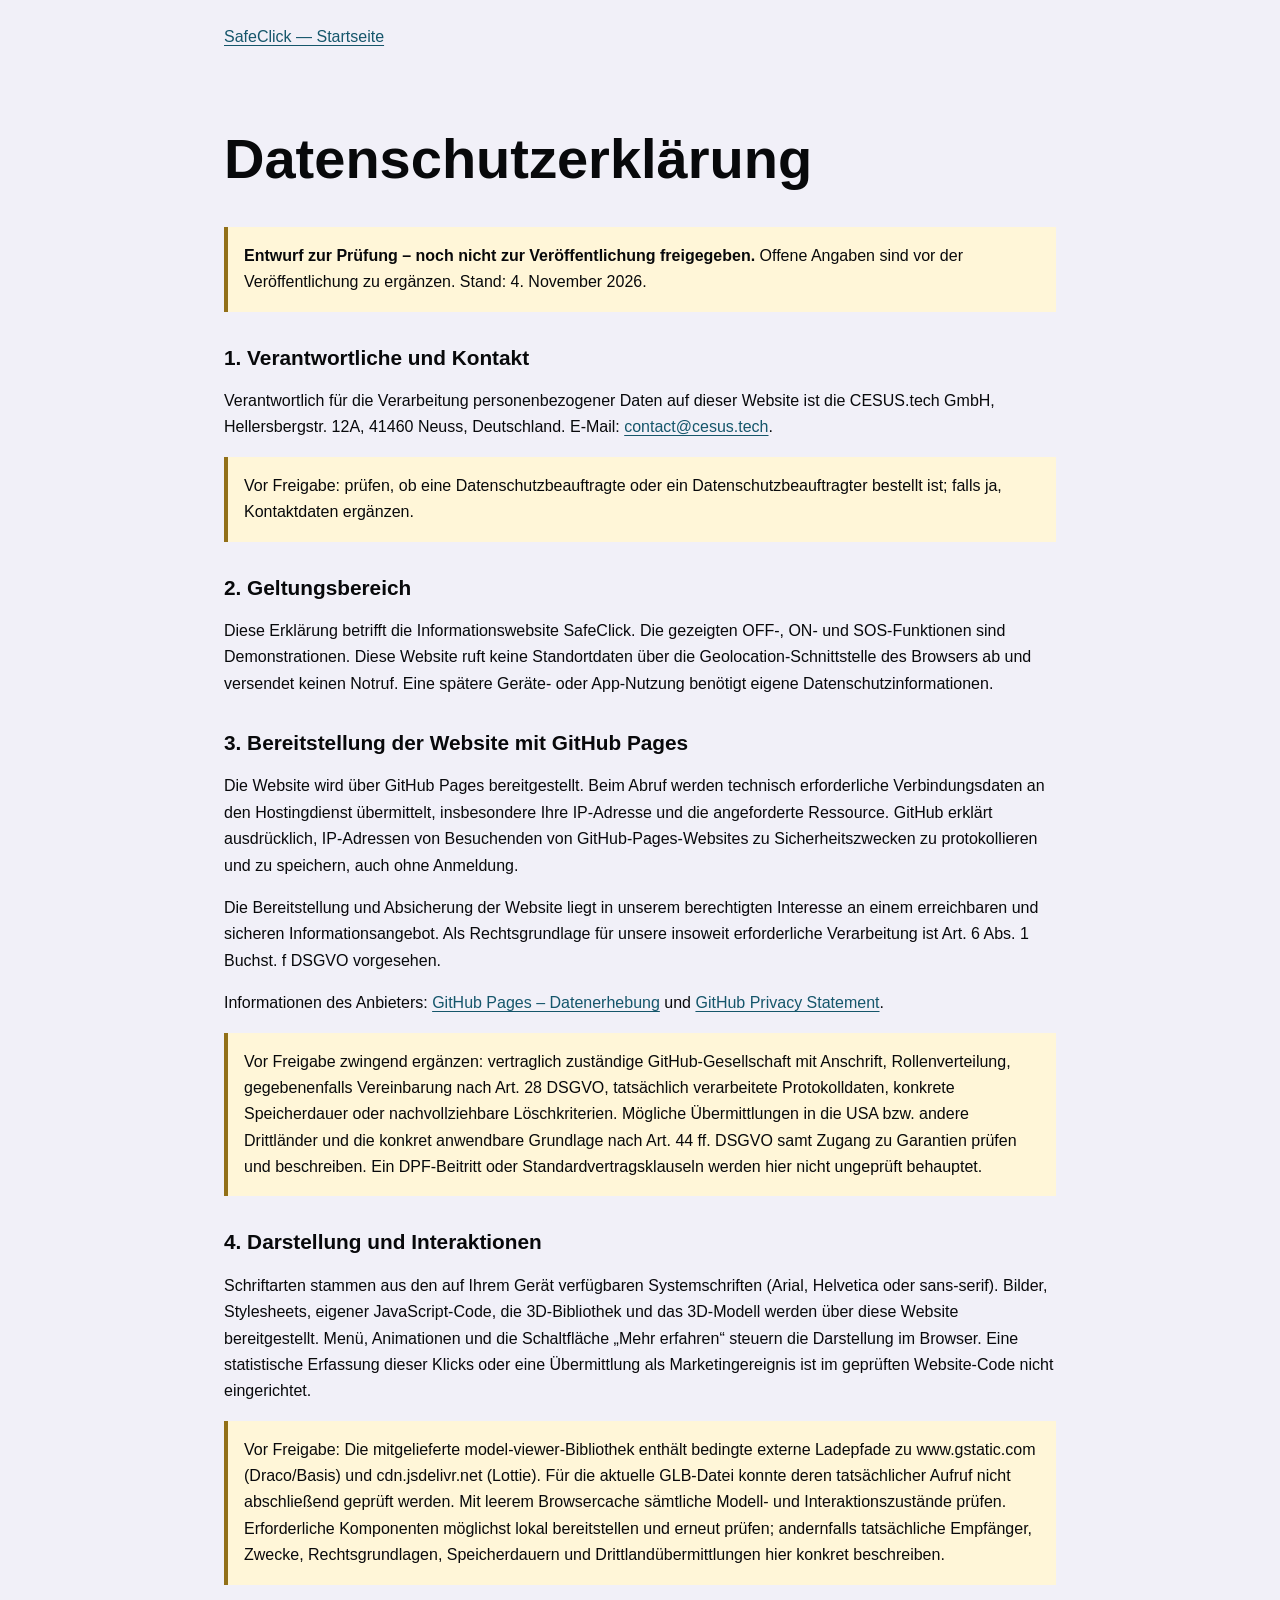
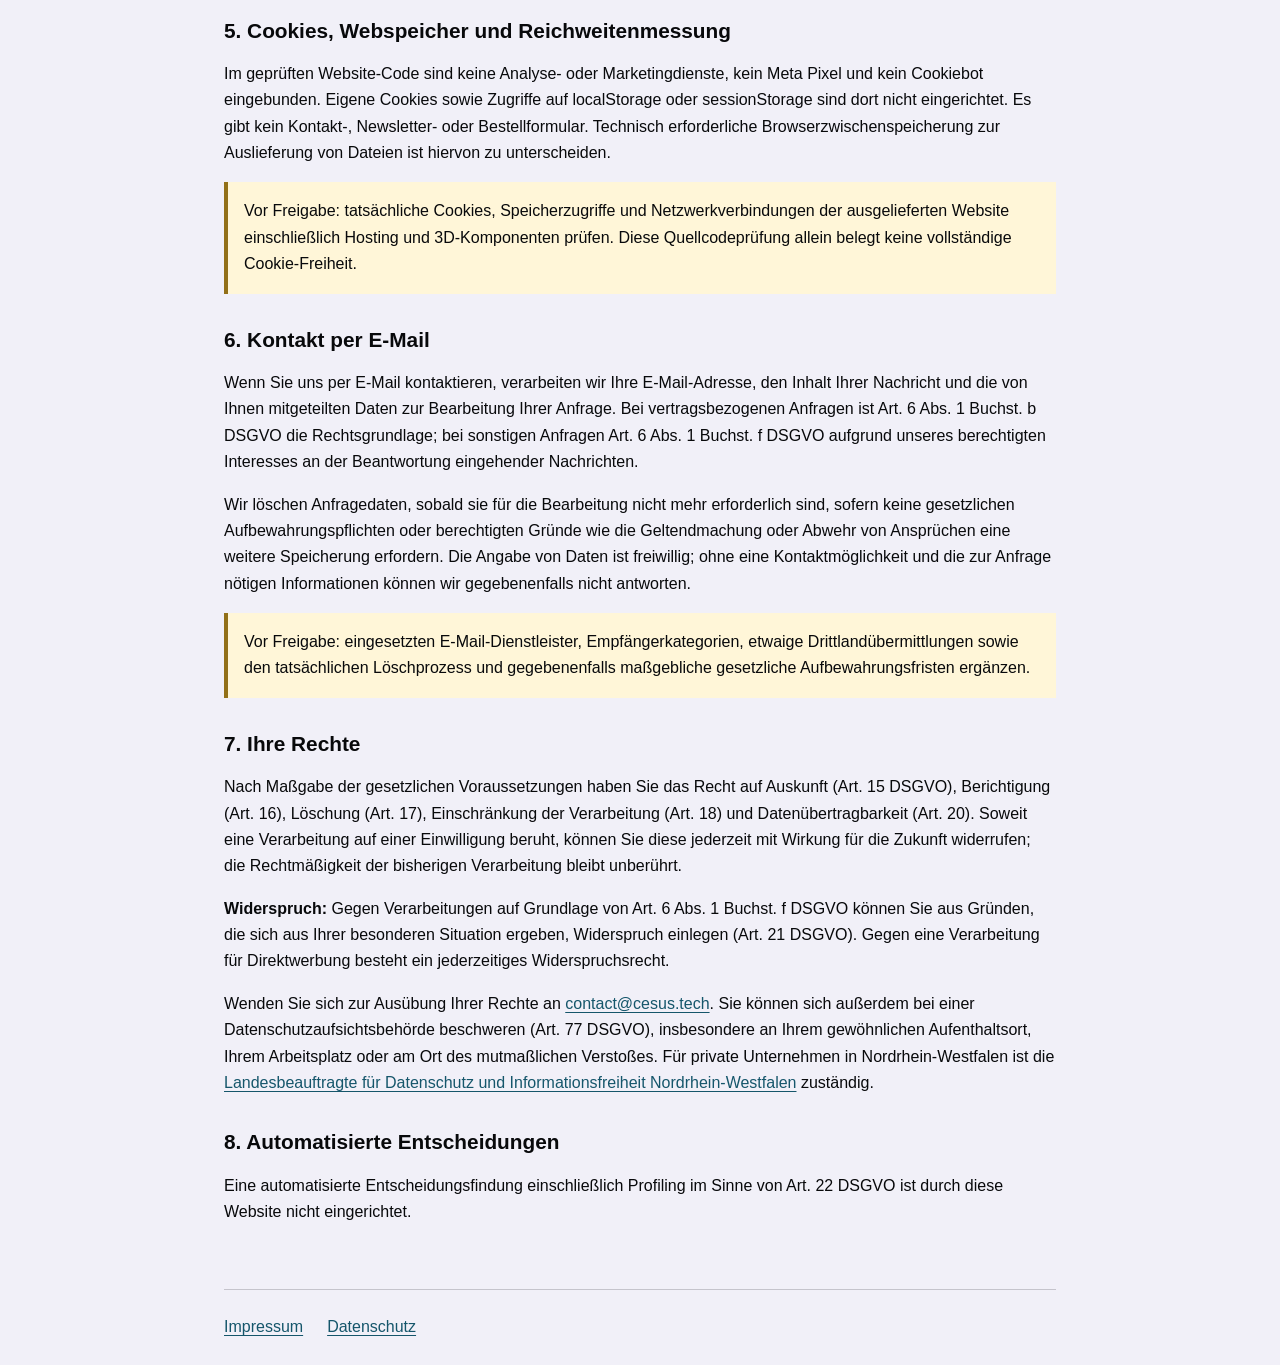
==== datenschutz.html @ 189c2f55 "Add review drafts of CESUS legal pages and privacy source audit" ====
<!doctype html>
<html lang="de">
<head>
<meta charset="utf-8">
<meta name="viewport" content="width=device-width, initial-scale=1">
<meta name="robots" content="noindex">
<meta name="referrer" content="strict-origin-when-cross-origin">
<title>Datenschutzerklärung | SafeClick</title>
<link rel="stylesheet" href="./legal.css">
</head>
<body>
<header><a href="./index.html">SafeClick — Startseite</a></header>
<main>
<h1>Datenschutzerklärung</h1>
<p class="draft"><strong>Entwurf zur Prüfung – noch nicht zur Veröffentlichung freigegeben.</strong> Offene Angaben sind vor der Veröffentlichung zu ergänzen. Stand: 4. November 2026.</p>
<h2>1. Verantwortliche und Kontakt</h2>
<p>Verantwortlich für die Verarbeitung personenbezogener Daten auf dieser Website ist die CESUS.tech GmbH, Hellersbergstr. 12A, 41460 Neuss, Deutschland. E-Mail: <a href="mailto:contact@cesus.tech">contact@cesus.tech</a>.</p>
<p class="review">Vor Freigabe: prüfen, ob eine Datenschutzbeauftragte oder ein Datenschutzbeauftragter bestellt ist; falls ja, Kontaktdaten ergänzen.</p>
<h2>2. Geltungsbereich</h2>
<p>Diese Erklärung betrifft die Informationswebsite SafeClick. Die gezeigten OFF-, ON- und SOS-Funktionen sind Demonstrationen. Diese Website ruft keine Standortdaten über die Geolocation-Schnittstelle des Browsers ab und versendet keinen Notruf. Eine spätere Geräte- oder App-Nutzung benötigt eigene Datenschutzinformationen.</p>
<h2>3. Bereitstellung der Website mit GitHub Pages</h2>
<p>Die Website wird über GitHub Pages bereitgestellt. Beim Abruf werden technisch erforderliche Verbindungsdaten an den Hostingdienst übermittelt, insbesondere Ihre IP-Adresse und die angeforderte Ressource. GitHub erklärt ausdrücklich, IP-Adressen von Besuchenden von GitHub-Pages-Websites zu Sicherheitszwecken zu protokollieren und zu speichern, auch ohne Anmeldung.</p>
<p>Die Bereitstellung und Absicherung der Website liegt in unserem berechtigten Interesse an einem erreichbaren und sicheren Informationsangebot. Als Rechtsgrundlage für unsere insoweit erforderliche Verarbeitung ist Art. 6 Abs. 1 Buchst. f DSGVO vorgesehen.</p>
<p>Informationen des Anbieters: <a href="https://docs.github.com/en/pages/getting-started-with-github-pages/what-is-github-pages">GitHub Pages – Datenerhebung</a> und <a href="https://docs.github.com/en/site-policy/privacy-policies/github-general-privacy-statement">GitHub Privacy Statement</a>.</p>
<p class="review">Vor Freigabe zwingend ergänzen: vertraglich zuständige GitHub-Gesellschaft mit Anschrift, Rollenverteilung, gegebenenfalls Vereinbarung nach Art. 28 DSGVO, tatsächlich verarbeitete Protokolldaten, konkrete Speicherdauer oder nachvollziehbare Löschkriterien. Mögliche Übermittlungen in die USA bzw. andere Drittländer und die konkret anwendbare Grundlage nach Art. 44 ff. DSGVO samt Zugang zu Garantien prüfen und beschreiben. Ein DPF-Beitritt oder Standardvertragsklauseln werden hier nicht ungeprüft behauptet.</p>
<h2>4. Darstellung und Interaktionen</h2>
<p>Schriftarten stammen aus den auf Ihrem Gerät verfügbaren Systemschriften (Arial, Helvetica oder sans-serif). Bilder, Stylesheets, eigener JavaScript-Code, die 3D-Bibliothek und das 3D-Modell werden über diese Website bereitgestellt. Menü, Animationen und die Schaltfläche „Mehr erfahren“ steuern die Darstellung im Browser. Eine statistische Erfassung dieser Klicks oder eine Übermittlung als Marketingereignis ist im geprüften Website-Code nicht eingerichtet.</p>
<p class="review">Vor Freigabe: Die mitgelieferte model-viewer-Bibliothek enthält bedingte externe Ladepfade zu www.gstatic.com (Draco/Basis) und cdn.jsdelivr.net (Lottie). Für die aktuelle GLB-Datei konnte deren tatsächlicher Aufruf nicht abschließend geprüft werden. Mit leerem Browsercache sämtliche Modell- und Interaktionszustände prüfen. Erforderliche Komponenten möglichst lokal bereitstellen und erneut prüfen; andernfalls tatsächliche Empfänger, Zwecke, Rechtsgrundlagen, Speicherdauern und Drittlandübermittlungen hier konkret beschreiben.</p>
<h2>5. Cookies, Webspeicher und Reichweitenmessung</h2>
<p>Im geprüften Website-Code sind keine Analyse- oder Marketingdienste, kein Meta Pixel und kein Cookiebot eingebunden. Eigene Cookies sowie Zugriffe auf localStorage oder sessionStorage sind dort nicht eingerichtet. Es gibt kein Kontakt-, Newsletter- oder Bestellformular. Technisch erforderliche Browserzwischenspeicherung zur Auslieferung von Dateien ist hiervon zu unterscheiden.</p>
<p class="review">Vor Freigabe: tatsächliche Cookies, Speicherzugriffe und Netzwerkverbindungen der ausgelieferten Website einschließlich Hosting und 3D-Komponenten prüfen. Diese Quellcodeprüfung allein belegt keine vollständige Cookie-Freiheit.</p>
<h2>6. Kontakt per E-Mail</h2>
<p>Wenn Sie uns per E-Mail kontaktieren, verarbeiten wir Ihre E-Mail-Adresse, den Inhalt Ihrer Nachricht und die von Ihnen mitgeteilten Daten zur Bearbeitung Ihrer Anfrage. Bei vertragsbezogenen Anfragen ist Art. 6 Abs. 1 Buchst. b DSGVO die Rechtsgrundlage; bei sonstigen Anfragen Art. 6 Abs. 1 Buchst. f DSGVO aufgrund unseres berechtigten Interesses an der Beantwortung eingehender Nachrichten.</p>
<p>Wir löschen Anfragedaten, sobald sie für die Bearbeitung nicht mehr erforderlich sind, sofern keine gesetzlichen Aufbewahrungspflichten oder berechtigten Gründe wie die Geltendmachung oder Abwehr von Ansprüchen eine weitere Speicherung erfordern. Die Angabe von Daten ist freiwillig; ohne eine Kontaktmöglichkeit und die zur Anfrage nötigen Informationen können wir gegebenenfalls nicht antworten.</p>
<p class="review">Vor Freigabe: eingesetzten E-Mail-Dienstleister, Empfängerkategorien, etwaige Drittlandübermittlungen sowie den tatsächlichen Löschprozess und gegebenenfalls maßgebliche gesetzliche Aufbewahrungsfristen ergänzen.</p>
<h2>7. Ihre Rechte</h2>
<p>Nach Maßgabe der gesetzlichen Voraussetzungen haben Sie das Recht auf Auskunft (Art. 15 DSGVO), Berichtigung (Art. 16), Löschung (Art. 17), Einschränkung der Verarbeitung (Art. 18) und Datenübertragbarkeit (Art. 20). Soweit eine Verarbeitung auf einer Einwilligung beruht, können Sie diese jederzeit mit Wirkung für die Zukunft widerrufen; die Rechtmäßigkeit der bisherigen Verarbeitung bleibt unberührt.</p>
<p><strong>Widerspruch:</strong> Gegen Verarbeitungen auf Grundlage von Art. 6 Abs. 1 Buchst. f DSGVO können Sie aus Gründen, die sich aus Ihrer besonderen Situation ergeben, Widerspruch einlegen (Art. 21 DSGVO). Gegen eine Verarbeitung für Direktwerbung besteht ein jederzeitiges Widerspruchsrecht.</p>
<p>Wenden Sie sich zur Ausübung Ihrer Rechte an <a href="mailto:contact@cesus.tech">contact@cesus.tech</a>. Sie können sich außerdem bei einer Datenschutzaufsichtsbehörde beschweren (Art. 77 DSGVO), insbesondere an Ihrem gewöhnlichen Aufenthaltsort, Ihrem Arbeitsplatz oder am Ort des mutmaßlichen Verstoßes. Für private Unternehmen in Nordrhein-Westfalen ist die <a href="https://www.ldi.nrw.de/">Landesbeauftragte für Datenschutz und Informationsfreiheit Nordrhein-Westfalen</a> zuständig.</p>
<h2>8. Automatisierte Entscheidungen</h2><p>Eine automatisierte Entscheidungsfindung einschließlich Profiling im Sinne von Art. 22 DSGVO ist durch diese Website nicht eingerichtet.</p>
</main>
<footer><nav aria-label="Rechtliche Informationen"><a href="./impressum.html">Impressum</a><a href="./datenschutz.html">Datenschutz</a></nav></footer>
</body>
</html>
---- legal.css ----
*{box-sizing:border-box}body{margin:0;background:#f1f0f8;color:#08090b;font:1rem/1.65 Arial,Helvetica,sans-serif}header,main,footer{width:min(100% - 2.5rem,52rem);margin:auto}header,footer{padding:1.5rem 0}main{padding:1rem 0 3rem}h1{font-size:clamp(2rem,7vw,3.5rem);line-height:1.1;overflow-wrap:anywhere}h2{font-size:1.3rem;line-height:1.3;margin-top:2rem}a{color:#15566b;text-underline-offset:.2em;overflow-wrap:anywhere}a:focus-visible{outline:3px solid #237e98;outline-offset:4px}.draft,.review{padding:1rem;border-left:4px solid #927018;background:#fff6d8}footer{border-top:1px solid #08090b30}nav{display:flex;gap:1.5rem;flex-wrap:wrap}
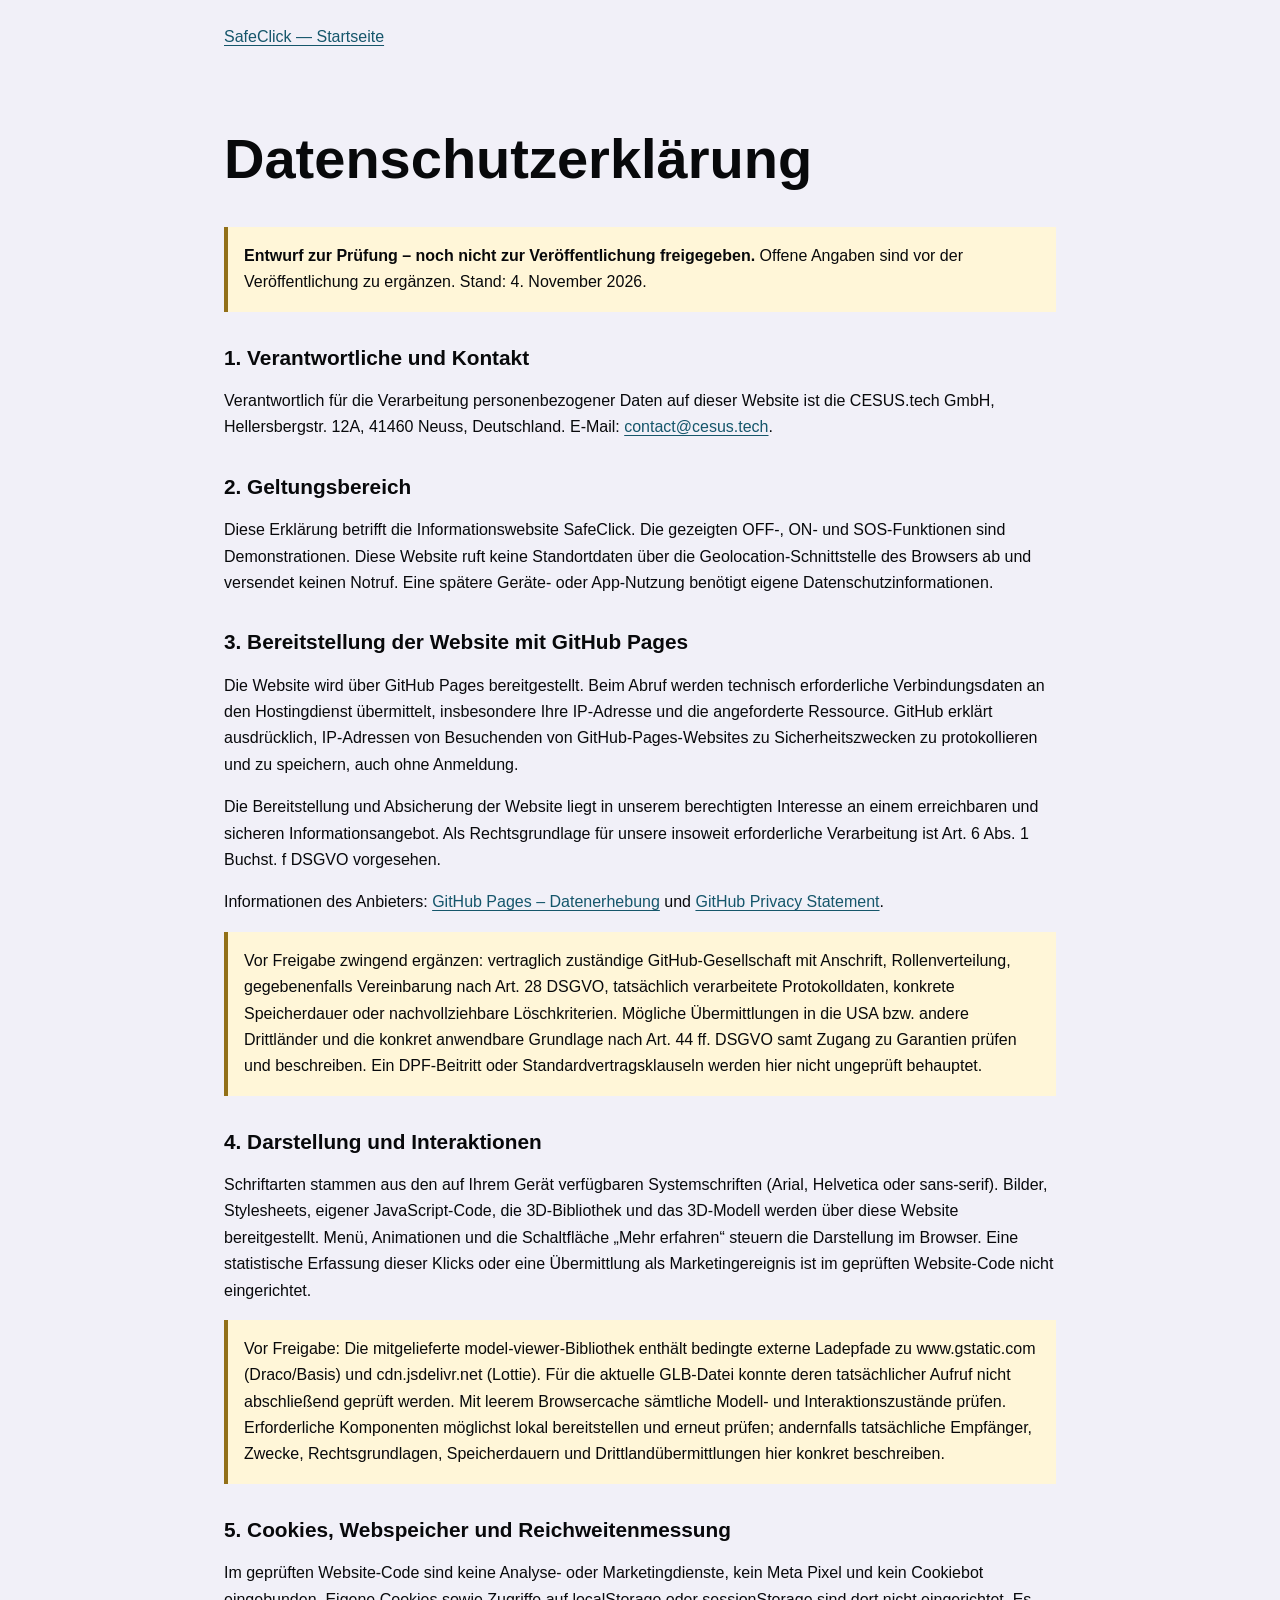
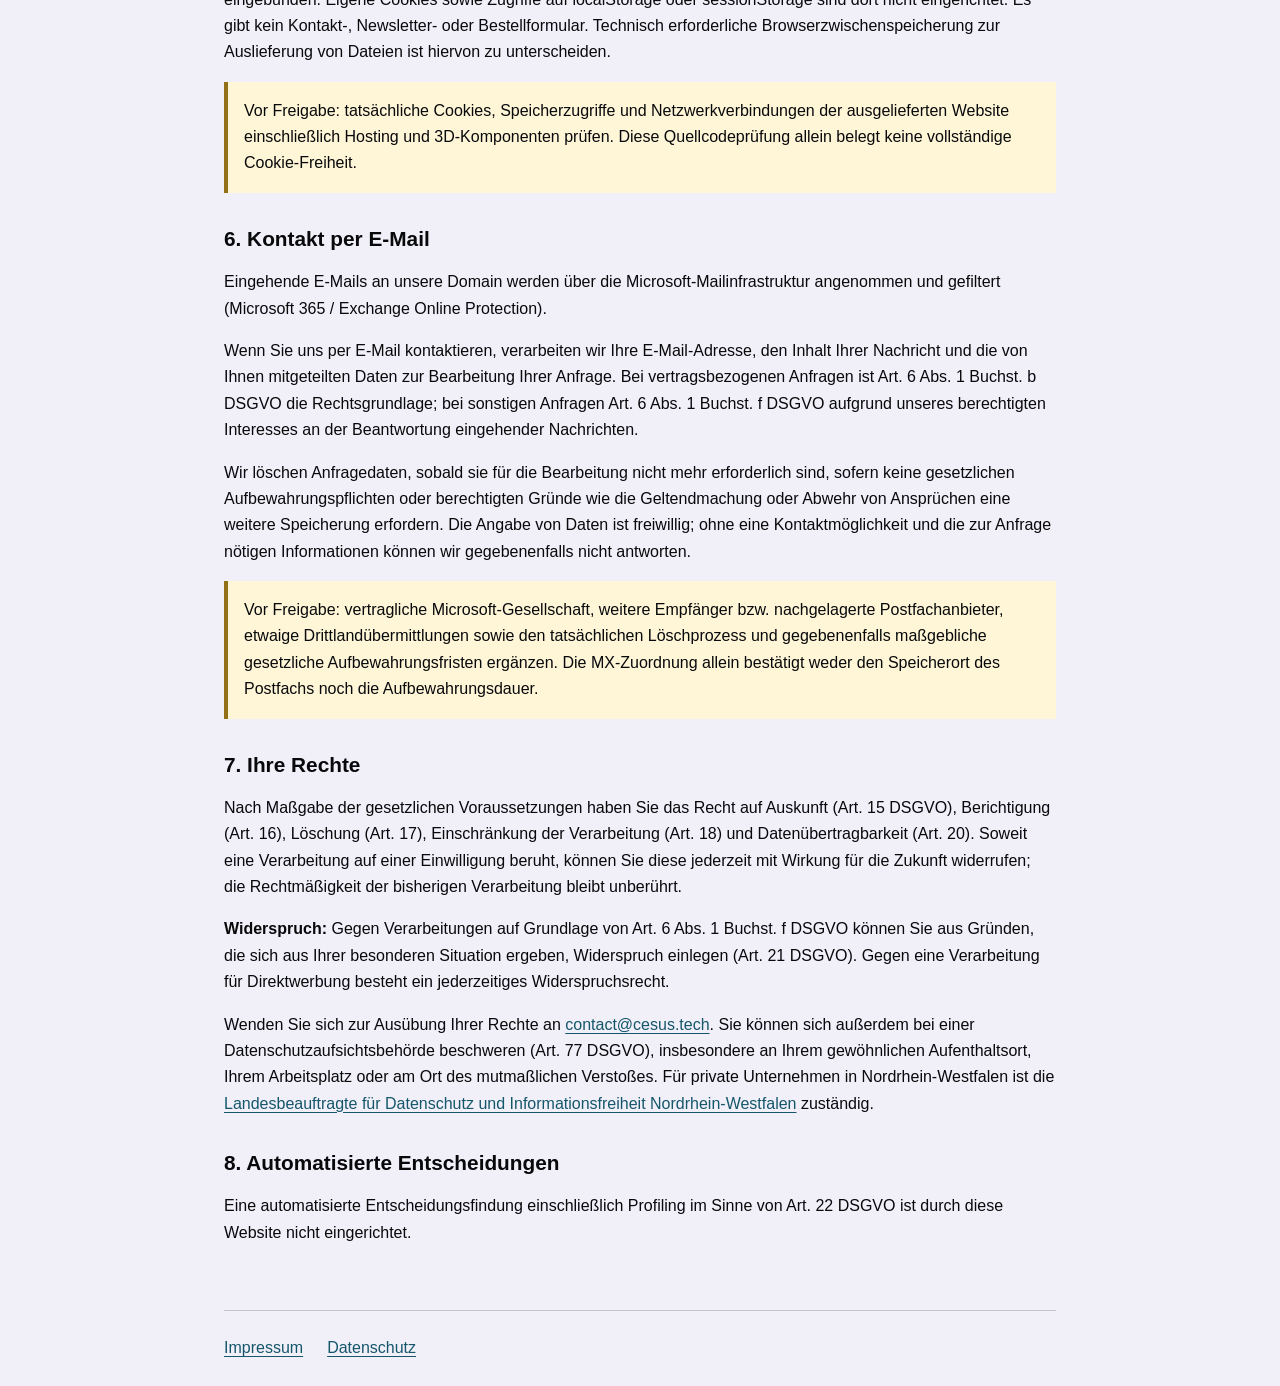
==== commit 785c4c1b: "Incorporate confirmed company facts and Microsoft mail DNS evidence" ====
--- a/datenschutz.html
+++ b/datenschutz.html
@@ -15,7 +15,6 @@
 <p class="draft"><strong>Entwurf zur Prüfung – noch nicht zur Veröffentlichung freigegeben.</strong> Offene Angaben sind vor der Veröffentlichung zu ergänzen. Stand: 4. November 2026.</p>
 <h2>1. Verantwortliche und Kontakt</h2>
 <p>Verantwortlich für die Verarbeitung personenbezogener Daten auf dieser Website ist die CESUS.tech GmbH, Hellersbergstr. 12A, 41460 Neuss, Deutschland. E-Mail: <a href="mailto:contact@cesus.tech">contact@cesus.tech</a>.</p>
-<p class="review">Vor Freigabe: prüfen, ob eine Datenschutzbeauftragte oder ein Datenschutzbeauftragter bestellt ist; falls ja, Kontaktdaten ergänzen.</p>
 <h2>2. Geltungsbereich</h2>
 <p>Diese Erklärung betrifft die Informationswebsite SafeClick. Die gezeigten OFF-, ON- und SOS-Funktionen sind Demonstrationen. Diese Website ruft keine Standortdaten über die Geolocation-Schnittstelle des Browsers ab und versendet keinen Notruf. Eine spätere Geräte- oder App-Nutzung benötigt eigene Datenschutzinformationen.</p>
 <h2>3. Bereitstellung der Website mit GitHub Pages</h2>
@@ -30,9 +29,10 @@
 <p>Im geprüften Website-Code sind keine Analyse- oder Marketingdienste, kein Meta Pixel und kein Cookiebot eingebunden. Eigene Cookies sowie Zugriffe auf localStorage oder sessionStorage sind dort nicht eingerichtet. Es gibt kein Kontakt-, Newsletter- oder Bestellformular. Technisch erforderliche Browserzwischenspeicherung zur Auslieferung von Dateien ist hiervon zu unterscheiden.</p>
 <p class="review">Vor Freigabe: tatsächliche Cookies, Speicherzugriffe und Netzwerkverbindungen der ausgelieferten Website einschließlich Hosting und 3D-Komponenten prüfen. Diese Quellcodeprüfung allein belegt keine vollständige Cookie-Freiheit.</p>
 <h2>6. Kontakt per E-Mail</h2>
+<p>Eingehende E-Mails an unsere Domain werden über die Microsoft-Mailinfrastruktur angenommen und gefiltert (Microsoft 365 / Exchange Online Protection).</p>
 <p>Wenn Sie uns per E-Mail kontaktieren, verarbeiten wir Ihre E-Mail-Adresse, den Inhalt Ihrer Nachricht und die von Ihnen mitgeteilten Daten zur Bearbeitung Ihrer Anfrage. Bei vertragsbezogenen Anfragen ist Art. 6 Abs. 1 Buchst. b DSGVO die Rechtsgrundlage; bei sonstigen Anfragen Art. 6 Abs. 1 Buchst. f DSGVO aufgrund unseres berechtigten Interesses an der Beantwortung eingehender Nachrichten.</p>
 <p>Wir löschen Anfragedaten, sobald sie für die Bearbeitung nicht mehr erforderlich sind, sofern keine gesetzlichen Aufbewahrungspflichten oder berechtigten Gründe wie die Geltendmachung oder Abwehr von Ansprüchen eine weitere Speicherung erfordern. Die Angabe von Daten ist freiwillig; ohne eine Kontaktmöglichkeit und die zur Anfrage nötigen Informationen können wir gegebenenfalls nicht antworten.</p>
-<p class="review">Vor Freigabe: eingesetzten E-Mail-Dienstleister, Empfängerkategorien, etwaige Drittlandübermittlungen sowie den tatsächlichen Löschprozess und gegebenenfalls maßgebliche gesetzliche Aufbewahrungsfristen ergänzen.</p>
+<p class="review">Vor Freigabe: vertragliche Microsoft-Gesellschaft, weitere Empfänger bzw. nachgelagerte Postfachanbieter, etwaige Drittlandübermittlungen sowie den tatsächlichen Löschprozess und gegebenenfalls maßgebliche gesetzliche Aufbewahrungsfristen ergänzen. Die MX-Zuordnung allein bestätigt weder den Speicherort des Postfachs noch die Aufbewahrungsdauer.</p>
 <h2>7. Ihre Rechte</h2>
 <p>Nach Maßgabe der gesetzlichen Voraussetzungen haben Sie das Recht auf Auskunft (Art. 15 DSGVO), Berichtigung (Art. 16), Löschung (Art. 17), Einschränkung der Verarbeitung (Art. 18) und Datenübertragbarkeit (Art. 20). Soweit eine Verarbeitung auf einer Einwilligung beruht, können Sie diese jederzeit mit Wirkung für die Zukunft widerrufen; die Rechtmäßigkeit der bisherigen Verarbeitung bleibt unberührt.</p>
 <p><strong>Widerspruch:</strong> Gegen Verarbeitungen auf Grundlage von Art. 6 Abs. 1 Buchst. f DSGVO können Sie aus Gründen, die sich aus Ihrer besonderen Situation ergeben, Widerspruch einlegen (Art. 21 DSGVO). Gegen eine Verarbeitung für Direktwerbung besteht ein jederzeitiges Widerspruchsrecht.</p>
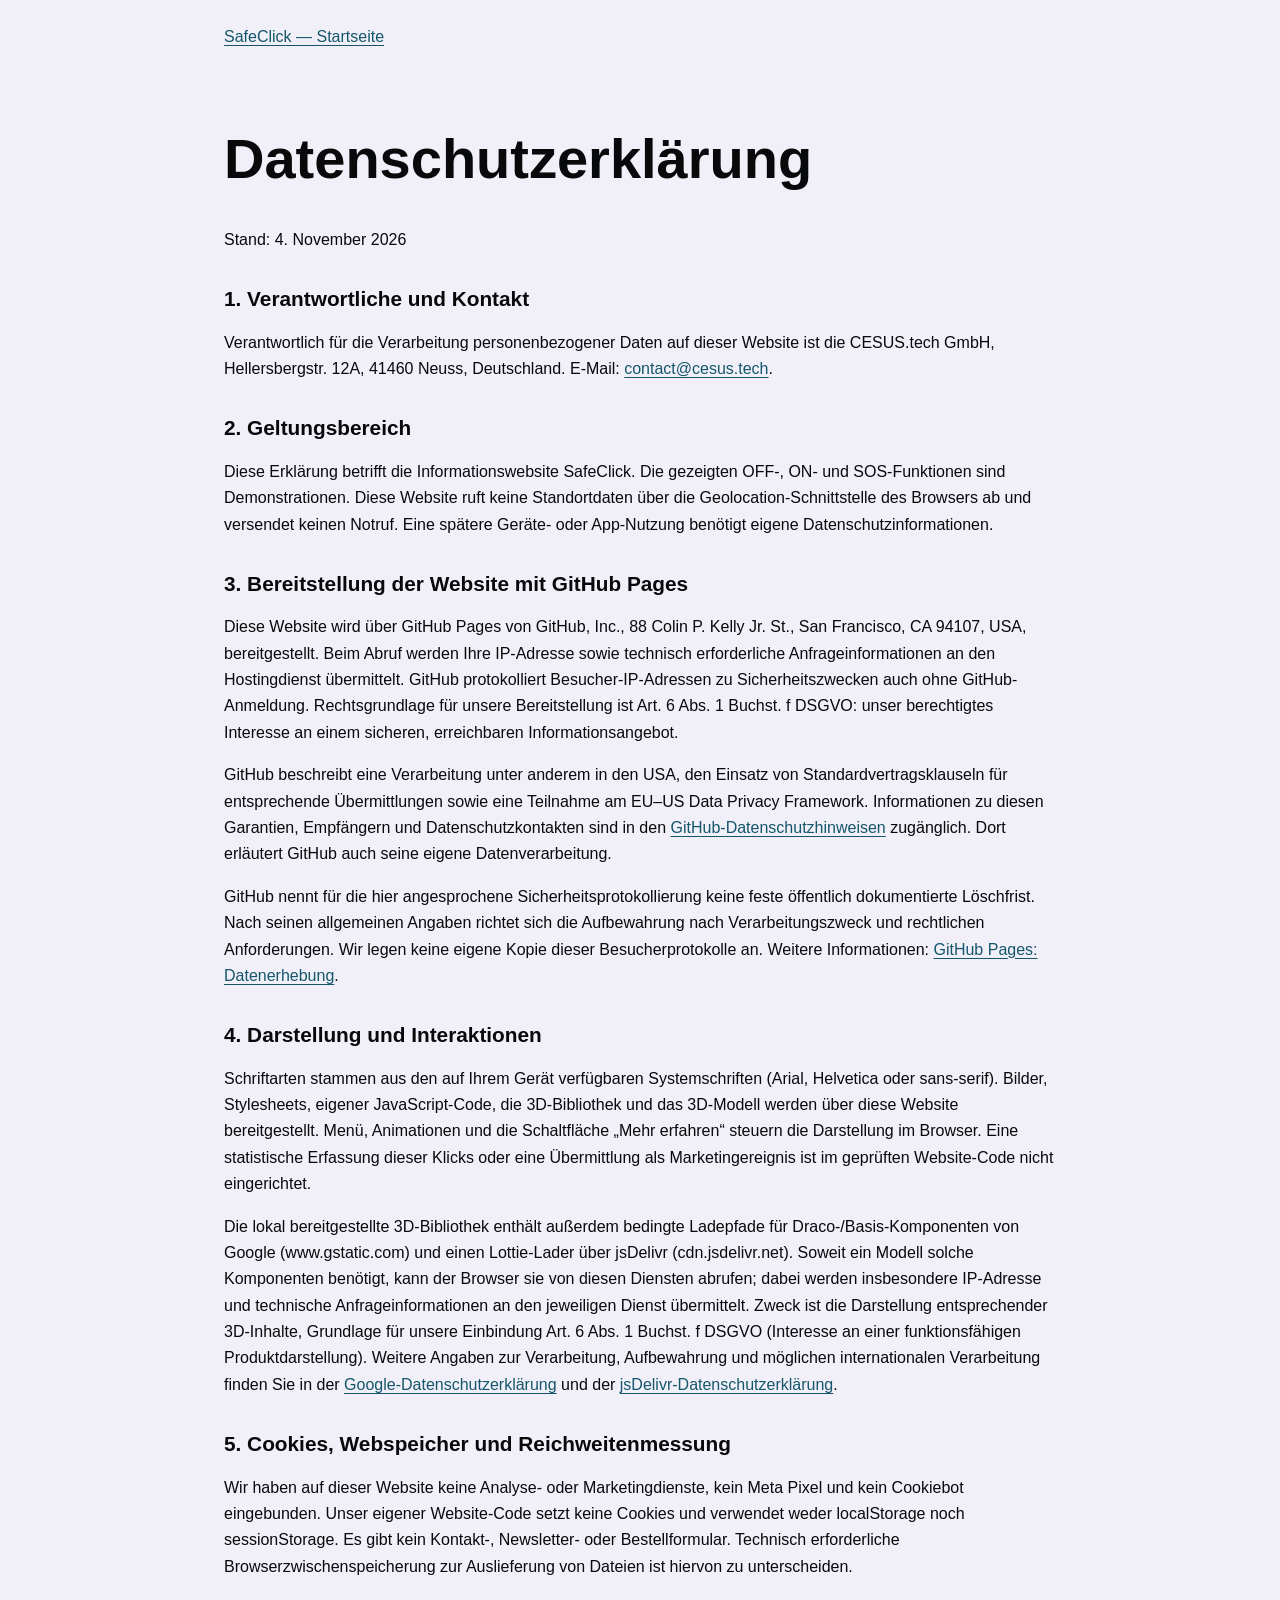
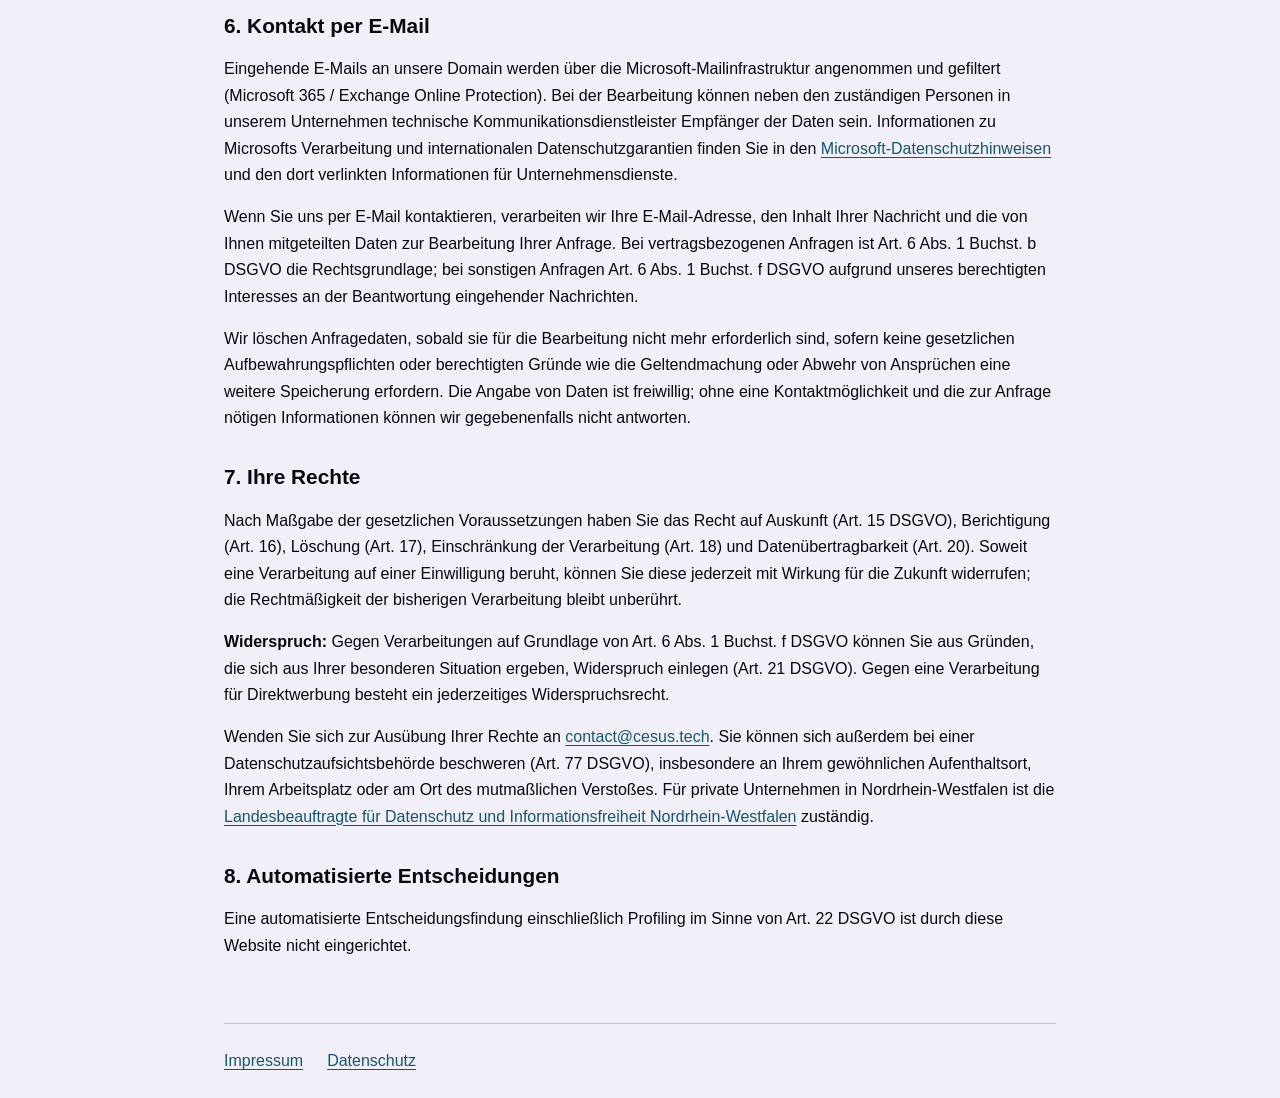
==== commit 32be900a: "Finalize current-site legal notices and integrate latest main" ====
--- a/datenschutz.html
+++ b/datenschutz.html
@@ -3,7 +3,6 @@
 <head>
 <meta charset="utf-8">
 <meta name="viewport" content="width=device-width, initial-scale=1">
-<meta name="robots" content="noindex">
 <meta name="referrer" content="strict-origin-when-cross-origin">
 <title>Datenschutzerklärung | SafeClick</title>
 <link rel="stylesheet" href="./legal.css">
@@ -12,27 +11,24 @@
 <header><a href="./index.html">SafeClick — Startseite</a></header>
 <main>
 <h1>Datenschutzerklärung</h1>
-<p class="draft"><strong>Entwurf zur Prüfung – noch nicht zur Veröffentlichung freigegeben.</strong> Offene Angaben sind vor der Veröffentlichung zu ergänzen. Stand: 4. November 2026.</p>
+<p>Stand: 4. November 2026</p>
 <h2>1. Verantwortliche und Kontakt</h2>
 <p>Verantwortlich für die Verarbeitung personenbezogener Daten auf dieser Website ist die CESUS.tech GmbH, Hellersbergstr. 12A, 41460 Neuss, Deutschland. E-Mail: <a href="mailto:contact@cesus.tech">contact@cesus.tech</a>.</p>
 <h2>2. Geltungsbereich</h2>
 <p>Diese Erklärung betrifft die Informationswebsite SafeClick. Die gezeigten OFF-, ON- und SOS-Funktionen sind Demonstrationen. Diese Website ruft keine Standortdaten über die Geolocation-Schnittstelle des Browsers ab und versendet keinen Notruf. Eine spätere Geräte- oder App-Nutzung benötigt eigene Datenschutzinformationen.</p>
 <h2>3. Bereitstellung der Website mit GitHub Pages</h2>
-<p>Die Website wird über GitHub Pages bereitgestellt. Beim Abruf werden technisch erforderliche Verbindungsdaten an den Hostingdienst übermittelt, insbesondere Ihre IP-Adresse und die angeforderte Ressource. GitHub erklärt ausdrücklich, IP-Adressen von Besuchenden von GitHub-Pages-Websites zu Sicherheitszwecken zu protokollieren und zu speichern, auch ohne Anmeldung.</p>
-<p>Die Bereitstellung und Absicherung der Website liegt in unserem berechtigten Interesse an einem erreichbaren und sicheren Informationsangebot. Als Rechtsgrundlage für unsere insoweit erforderliche Verarbeitung ist Art. 6 Abs. 1 Buchst. f DSGVO vorgesehen.</p>
-<p>Informationen des Anbieters: <a href="https://docs.github.com/en/pages/getting-started-with-github-pages/what-is-github-pages">GitHub Pages – Datenerhebung</a> und <a href="https://docs.github.com/en/site-policy/privacy-policies/github-general-privacy-statement">GitHub Privacy Statement</a>.</p>
-<p class="review">Vor Freigabe zwingend ergänzen: vertraglich zuständige GitHub-Gesellschaft mit Anschrift, Rollenverteilung, gegebenenfalls Vereinbarung nach Art. 28 DSGVO, tatsächlich verarbeitete Protokolldaten, konkrete Speicherdauer oder nachvollziehbare Löschkriterien. Mögliche Übermittlungen in die USA bzw. andere Drittländer und die konkret anwendbare Grundlage nach Art. 44 ff. DSGVO samt Zugang zu Garantien prüfen und beschreiben. Ein DPF-Beitritt oder Standardvertragsklauseln werden hier nicht ungeprüft behauptet.</p>
+<p>Diese Website wird über GitHub Pages von GitHub, Inc., 88 Colin P. Kelly Jr. St., San Francisco, CA 94107, USA, bereitgestellt. Beim Abruf werden Ihre IP-Adresse sowie technisch erforderliche Anfrageinformationen an den Hostingdienst übermittelt. GitHub protokolliert Besucher-IP-Adressen zu Sicherheitszwecken auch ohne GitHub-Anmeldung. Rechtsgrundlage für unsere Bereitstellung ist Art. 6 Abs. 1 Buchst. f DSGVO: unser berechtigtes Interesse an einem sicheren, erreichbaren Informationsangebot.</p>
+<p>GitHub beschreibt eine Verarbeitung unter anderem in den USA, den Einsatz von Standardvertragsklauseln für entsprechende Übermittlungen sowie eine Teilnahme am EU–US Data Privacy Framework. Informationen zu diesen Garantien, Empfängern und Datenschutzkontakten sind in den <a href="https://docs.github.com/en/site-policy/privacy-policies/github-general-privacy-statement">GitHub-Datenschutzhinweisen</a> zugänglich. Dort erläutert GitHub auch seine eigene Datenverarbeitung.</p>
+<p>GitHub nennt für die hier angesprochene Sicherheitsprotokollierung keine feste öffentlich dokumentierte Löschfrist. Nach seinen allgemeinen Angaben richtet sich die Aufbewahrung nach Verarbeitungszweck und rechtlichen Anforderungen. Wir legen keine eigene Kopie dieser Besucherprotokolle an. Weitere Informationen: <a href="https://docs.github.com/en/pages/getting-started-with-github-pages/what-is-github-pages#data-collection">GitHub Pages: Datenerhebung</a>.</p>
 <h2>4. Darstellung und Interaktionen</h2>
 <p>Schriftarten stammen aus den auf Ihrem Gerät verfügbaren Systemschriften (Arial, Helvetica oder sans-serif). Bilder, Stylesheets, eigener JavaScript-Code, die 3D-Bibliothek und das 3D-Modell werden über diese Website bereitgestellt. Menü, Animationen und die Schaltfläche „Mehr erfahren“ steuern die Darstellung im Browser. Eine statistische Erfassung dieser Klicks oder eine Übermittlung als Marketingereignis ist im geprüften Website-Code nicht eingerichtet.</p>
-<p class="review">Vor Freigabe: Die mitgelieferte model-viewer-Bibliothek enthält bedingte externe Ladepfade zu www.gstatic.com (Draco/Basis) und cdn.jsdelivr.net (Lottie). Für die aktuelle GLB-Datei konnte deren tatsächlicher Aufruf nicht abschließend geprüft werden. Mit leerem Browsercache sämtliche Modell- und Interaktionszustände prüfen. Erforderliche Komponenten möglichst lokal bereitstellen und erneut prüfen; andernfalls tatsächliche Empfänger, Zwecke, Rechtsgrundlagen, Speicherdauern und Drittlandübermittlungen hier konkret beschreiben.</p>
+<p>Die lokal bereitgestellte 3D-Bibliothek enthält außerdem bedingte Ladepfade für Draco-/Basis-Komponenten von Google (www.gstatic.com) und einen Lottie-Lader über jsDelivr (cdn.jsdelivr.net). Soweit ein Modell solche Komponenten benötigt, kann der Browser sie von diesen Diensten abrufen; dabei werden insbesondere IP-Adresse und technische Anfrageinformationen an den jeweiligen Dienst übermittelt. Zweck ist die Darstellung entsprechender 3D-Inhalte, Grundlage für unsere Einbindung Art. 6 Abs. 1 Buchst. f DSGVO (Interesse an einer funktionsfähigen Produktdarstellung). Weitere Angaben zur Verarbeitung, Aufbewahrung und möglichen internationalen Verarbeitung finden Sie in der <a href="https://policies.google.com/privacy?hl=de">Google-Datenschutzerklärung</a> und der <a href="https://www.jsdelivr.com/terms/privacy-policy">jsDelivr-Datenschutzerklärung</a>.</p>
 <h2>5. Cookies, Webspeicher und Reichweitenmessung</h2>
-<p>Im geprüften Website-Code sind keine Analyse- oder Marketingdienste, kein Meta Pixel und kein Cookiebot eingebunden. Eigene Cookies sowie Zugriffe auf localStorage oder sessionStorage sind dort nicht eingerichtet. Es gibt kein Kontakt-, Newsletter- oder Bestellformular. Technisch erforderliche Browserzwischenspeicherung zur Auslieferung von Dateien ist hiervon zu unterscheiden.</p>
-<p class="review">Vor Freigabe: tatsächliche Cookies, Speicherzugriffe und Netzwerkverbindungen der ausgelieferten Website einschließlich Hosting und 3D-Komponenten prüfen. Diese Quellcodeprüfung allein belegt keine vollständige Cookie-Freiheit.</p>
+<p>Wir haben auf dieser Website keine Analyse- oder Marketingdienste, kein Meta Pixel und kein Cookiebot eingebunden. Unser eigener Website-Code setzt keine Cookies und verwendet weder localStorage noch sessionStorage. Es gibt kein Kontakt-, Newsletter- oder Bestellformular. Technisch erforderliche Browserzwischenspeicherung zur Auslieferung von Dateien ist hiervon zu unterscheiden.</p>
 <h2>6. Kontakt per E-Mail</h2>
-<p>Eingehende E-Mails an unsere Domain werden über die Microsoft-Mailinfrastruktur angenommen und gefiltert (Microsoft 365 / Exchange Online Protection).</p>
+<p>Eingehende E-Mails an unsere Domain werden über die Microsoft-Mailinfrastruktur angenommen und gefiltert (Microsoft 365 / Exchange Online Protection). Bei der Bearbeitung können neben den zuständigen Personen in unserem Unternehmen technische Kommunikationsdienstleister Empfänger der Daten sein. Informationen zu Microsofts Verarbeitung und internationalen Datenschutzgarantien finden Sie in den <a href="https://privacy.microsoft.com/de-de/privacystatement">Microsoft-Datenschutzhinweisen</a> und den dort verlinkten Informationen für Unternehmensdienste.</p>
 <p>Wenn Sie uns per E-Mail kontaktieren, verarbeiten wir Ihre E-Mail-Adresse, den Inhalt Ihrer Nachricht und die von Ihnen mitgeteilten Daten zur Bearbeitung Ihrer Anfrage. Bei vertragsbezogenen Anfragen ist Art. 6 Abs. 1 Buchst. b DSGVO die Rechtsgrundlage; bei sonstigen Anfragen Art. 6 Abs. 1 Buchst. f DSGVO aufgrund unseres berechtigten Interesses an der Beantwortung eingehender Nachrichten.</p>
 <p>Wir löschen Anfragedaten, sobald sie für die Bearbeitung nicht mehr erforderlich sind, sofern keine gesetzlichen Aufbewahrungspflichten oder berechtigten Gründe wie die Geltendmachung oder Abwehr von Ansprüchen eine weitere Speicherung erfordern. Die Angabe von Daten ist freiwillig; ohne eine Kontaktmöglichkeit und die zur Anfrage nötigen Informationen können wir gegebenenfalls nicht antworten.</p>
-<p class="review">Vor Freigabe: vertragliche Microsoft-Gesellschaft, weitere Empfänger bzw. nachgelagerte Postfachanbieter, etwaige Drittlandübermittlungen sowie den tatsächlichen Löschprozess und gegebenenfalls maßgebliche gesetzliche Aufbewahrungsfristen ergänzen. Die MX-Zuordnung allein bestätigt weder den Speicherort des Postfachs noch die Aufbewahrungsdauer.</p>
 <h2>7. Ihre Rechte</h2>
 <p>Nach Maßgabe der gesetzlichen Voraussetzungen haben Sie das Recht auf Auskunft (Art. 15 DSGVO), Berichtigung (Art. 16), Löschung (Art. 17), Einschränkung der Verarbeitung (Art. 18) und Datenübertragbarkeit (Art. 20). Soweit eine Verarbeitung auf einer Einwilligung beruht, können Sie diese jederzeit mit Wirkung für die Zukunft widerrufen; die Rechtmäßigkeit der bisherigen Verarbeitung bleibt unberührt.</p>
 <p><strong>Widerspruch:</strong> Gegen Verarbeitungen auf Grundlage von Art. 6 Abs. 1 Buchst. f DSGVO können Sie aus Gründen, die sich aus Ihrer besonderen Situation ergeben, Widerspruch einlegen (Art. 21 DSGVO). Gegen eine Verarbeitung für Direktwerbung besteht ein jederzeitiges Widerspruchsrecht.</p>
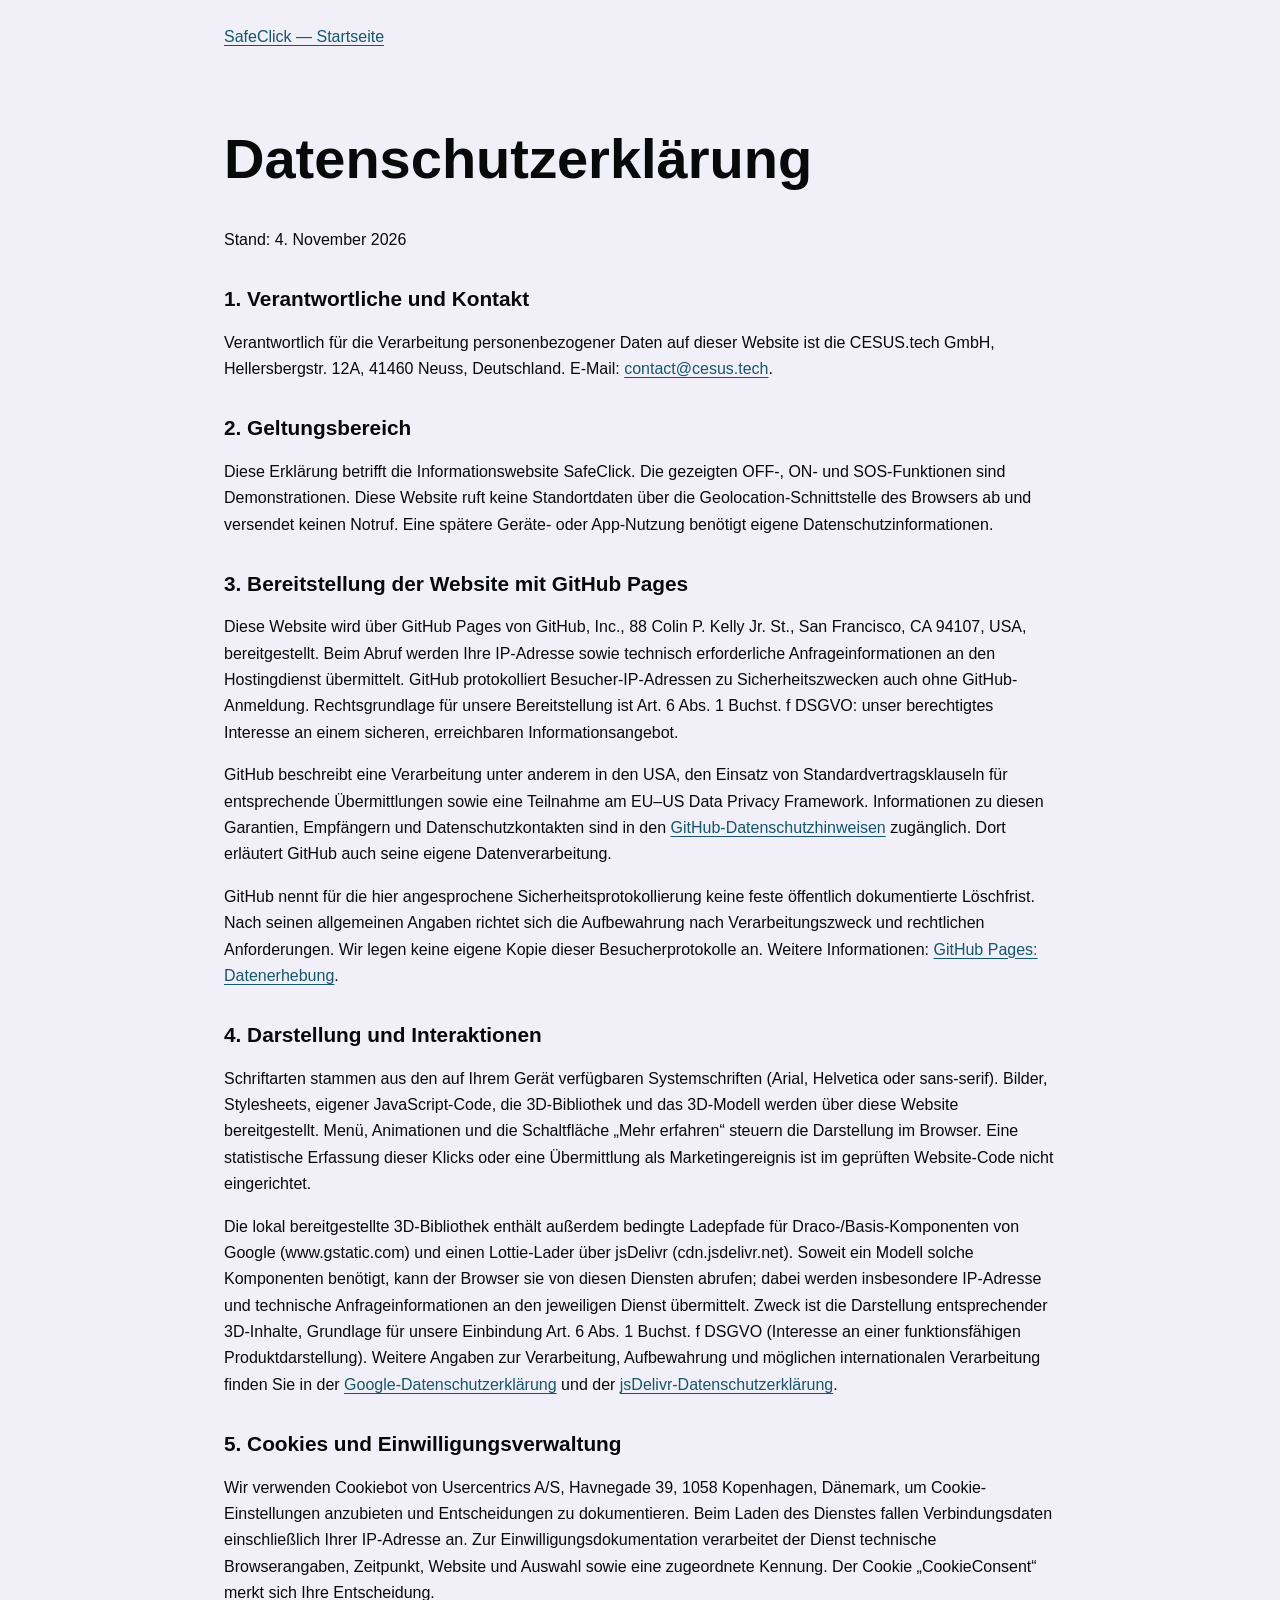
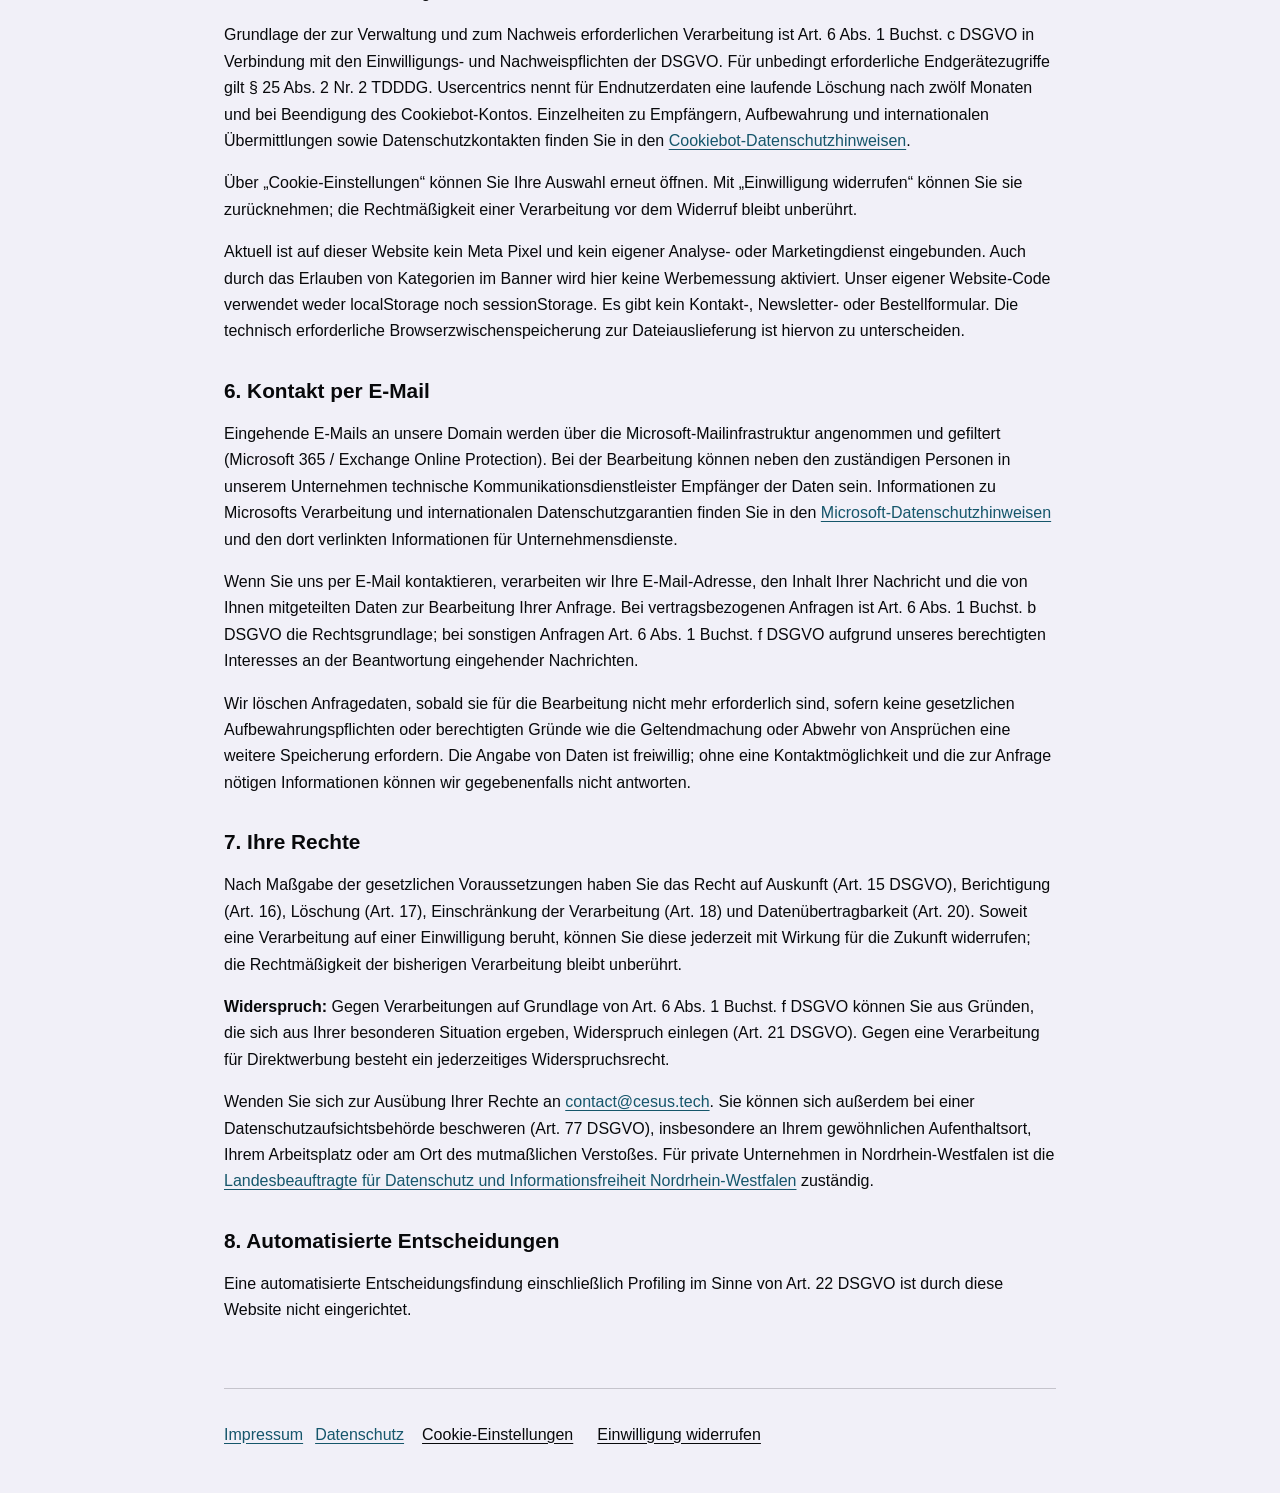
==== commit 32b5db08: "Publish German Cookiebot banner without advertising tracking" ====
--- a/datenschutz.html
+++ b/datenschutz.html
@@ -6,6 +6,8 @@
 <meta name="referrer" content="strict-origin-when-cross-origin">
 <title>Datenschutzerklärung | SafeClick</title>
 <link rel="stylesheet" href="./legal.css">
+<script id="Cookiebot" src="https://consent.cookiebot.com/uc.js" data-cbid="27874671-143a-44bb-8945-e260de6c4925" data-blockingmode="auto" data-culture="DE" data-type="leveloptin" data-level="strict" data-consentmode="disabled" type="text/javascript"></script>
+<script src="./cookie-settings.js" data-cookieconsent="ignore" defer></script>
 </head>
 <body>
 <header><a href="./index.html">SafeClick — Startseite</a></header>
@@ -23,8 +25,11 @@
 <h2>4. Darstellung und Interaktionen</h2>
 <p>Schriftarten stammen aus den auf Ihrem Gerät verfügbaren Systemschriften (Arial, Helvetica oder sans-serif). Bilder, Stylesheets, eigener JavaScript-Code, die 3D-Bibliothek und das 3D-Modell werden über diese Website bereitgestellt. Menü, Animationen und die Schaltfläche „Mehr erfahren“ steuern die Darstellung im Browser. Eine statistische Erfassung dieser Klicks oder eine Übermittlung als Marketingereignis ist im geprüften Website-Code nicht eingerichtet.</p>
 <p>Die lokal bereitgestellte 3D-Bibliothek enthält außerdem bedingte Ladepfade für Draco-/Basis-Komponenten von Google (www.gstatic.com) und einen Lottie-Lader über jsDelivr (cdn.jsdelivr.net). Soweit ein Modell solche Komponenten benötigt, kann der Browser sie von diesen Diensten abrufen; dabei werden insbesondere IP-Adresse und technische Anfrageinformationen an den jeweiligen Dienst übermittelt. Zweck ist die Darstellung entsprechender 3D-Inhalte, Grundlage für unsere Einbindung Art. 6 Abs. 1 Buchst. f DSGVO (Interesse an einer funktionsfähigen Produktdarstellung). Weitere Angaben zur Verarbeitung, Aufbewahrung und möglichen internationalen Verarbeitung finden Sie in der <a href="https://policies.google.com/privacy?hl=de">Google-Datenschutzerklärung</a> und der <a href="https://www.jsdelivr.com/terms/privacy-policy">jsDelivr-Datenschutzerklärung</a>.</p>
-<h2>5. Cookies, Webspeicher und Reichweitenmessung</h2>
-<p>Wir haben auf dieser Website keine Analyse- oder Marketingdienste, kein Meta Pixel und kein Cookiebot eingebunden. Unser eigener Website-Code setzt keine Cookies und verwendet weder localStorage noch sessionStorage. Es gibt kein Kontakt-, Newsletter- oder Bestellformular. Technisch erforderliche Browserzwischenspeicherung zur Auslieferung von Dateien ist hiervon zu unterscheiden.</p>
+<h2>5. Cookies und Einwilligungsverwaltung</h2>
+<p>Wir verwenden Cookiebot von Usercentrics A/S, Havnegade 39, 1058 Kopenhagen, Dänemark, um Cookie-Einstellungen anzubieten und Entscheidungen zu dokumentieren. Beim Laden des Dienstes fallen Verbindungsdaten einschließlich Ihrer IP-Adresse an. Zur Einwilligungsdokumentation verarbeitet der Dienst technische Browserangaben, Zeitpunkt, Website und Auswahl sowie eine zugeordnete Kennung. Der Cookie „CookieConsent“ merkt sich Ihre Entscheidung.</p>
+<p>Grundlage der zur Verwaltung und zum Nachweis erforderlichen Verarbeitung ist Art. 6 Abs. 1 Buchst. c DSGVO in Verbindung mit den Einwilligungs- und Nachweispflichten der DSGVO. Für unbedingt erforderliche Endgerätezugriffe gilt § 25 Abs. 2 Nr. 2 TDDDG. Usercentrics nennt für Endnutzerdaten eine laufende Löschung nach zwölf Monaten und bei Beendigung des Cookiebot-Kontos. Einzelheiten zu Empfängern, Aufbewahrung und internationalen Übermittlungen sowie Datenschutzkontakten finden Sie in den <a href="https://www.cookiebot.com/en/privacy-policy/">Cookiebot-Datenschutzhinweisen</a>.</p>
+<p>Über „Cookie-Einstellungen“ können Sie Ihre Auswahl erneut öffnen. Mit „Einwilligung widerrufen“ können Sie sie zurücknehmen; die Rechtmäßigkeit einer Verarbeitung vor dem Widerruf bleibt unberührt.</p>
+<p>Aktuell ist auf dieser Website kein Meta Pixel und kein eigener Analyse- oder Marketingdienst eingebunden. Auch durch das Erlauben von Kategorien im Banner wird hier keine Werbemessung aktiviert. Unser eigener Website-Code verwendet weder localStorage noch sessionStorage. Es gibt kein Kontakt-, Newsletter- oder Bestellformular. Die technisch erforderliche Browserzwischenspeicherung zur Dateiauslieferung ist hiervon zu unterscheiden.</p>
 <h2>6. Kontakt per E-Mail</h2>
 <p>Eingehende E-Mails an unsere Domain werden über die Microsoft-Mailinfrastruktur angenommen und gefiltert (Microsoft 365 / Exchange Online Protection). Bei der Bearbeitung können neben den zuständigen Personen in unserem Unternehmen technische Kommunikationsdienstleister Empfänger der Daten sein. Informationen zu Microsofts Verarbeitung und internationalen Datenschutzgarantien finden Sie in den <a href="https://privacy.microsoft.com/de-de/privacystatement">Microsoft-Datenschutzhinweisen</a> und den dort verlinkten Informationen für Unternehmensdienste.</p>
 <p>Wenn Sie uns per E-Mail kontaktieren, verarbeiten wir Ihre E-Mail-Adresse, den Inhalt Ihrer Nachricht und die von Ihnen mitgeteilten Daten zur Bearbeitung Ihrer Anfrage. Bei vertragsbezogenen Anfragen ist Art. 6 Abs. 1 Buchst. b DSGVO die Rechtsgrundlage; bei sonstigen Anfragen Art. 6 Abs. 1 Buchst. f DSGVO aufgrund unseres berechtigten Interesses an der Beantwortung eingehender Nachrichten.</p>
@@ -35,6 +40,6 @@
 <p>Wenden Sie sich zur Ausübung Ihrer Rechte an <a href="mailto:contact@cesus.tech">contact@cesus.tech</a>. Sie können sich außerdem bei einer Datenschutzaufsichtsbehörde beschweren (Art. 77 DSGVO), insbesondere an Ihrem gewöhnlichen Aufenthaltsort, Ihrem Arbeitsplatz oder am Ort des mutmaßlichen Verstoßes. Für private Unternehmen in Nordrhein-Westfalen ist die <a href="https://www.ldi.nrw.de/">Landesbeauftragte für Datenschutz und Informationsfreiheit Nordrhein-Westfalen</a> zuständig.</p>
 <h2>8. Automatisierte Entscheidungen</h2><p>Eine automatisierte Entscheidungsfindung einschließlich Profiling im Sinne von Art. 22 DSGVO ist durch diese Website nicht eingerichtet.</p>
 </main>
-<footer><nav aria-label="Rechtliche Informationen"><a href="./impressum.html">Impressum</a><a href="./datenschutz.html">Datenschutz</a></nav></footer>
+<footer><nav aria-label="Rechtliche Informationen"><a href="./impressum.html">Impressum</a><a href="./datenschutz.html">Datenschutz</a><button type="button" class="cookie-control" data-cookie-action="renew">Cookie-Einstellungen</button><button type="button" class="cookie-control" data-cookie-action="withdraw">Einwilligung widerrufen</button></nav></footer><p class="cookie-feedback" data-cookie-feedback role="status"></p><noscript><p>Für die Cookie-Einstellungen ist JavaScript erforderlich. Auf dieser Website ist kein Meta Pixel eingebunden.</p></noscript>
 </body>
 </html>
--- a/legal.css
+++ b/legal.css
@@ -1 +1,3 @@
 *{box-sizing:border-box}body{margin:0;background:#f1f0f8;color:#08090b;font:1rem/1.65 Arial,Helvetica,sans-serif}header,main,footer{width:min(100% - 2.5rem,52rem);margin:auto}header,footer{padding:1.5rem 0}main{padding:1rem 0 3rem}h1{font-size:clamp(2rem,7vw,3.5rem);line-height:1.1;overflow-wrap:anywhere}h2{font-size:1.3rem;line-height:1.3;margin-top:2rem}a{color:#15566b;text-underline-offset:.2em;overflow-wrap:anywhere}a:focus-visible{outline:3px solid #237e98;outline-offset:4px}.draft,.review{padding:1rem;border-left:4px solid #927018;background:#fff6d8}footer{border-top:1px solid #08090b30}nav{display:flex;gap:1.5rem;flex-wrap:wrap}
+
+.cookie-control{font:inherit;color:inherit;background:transparent;border:0;text-decoration:underline;text-underline-offset:.2em;cursor:pointer;min-height:44px;padding:6px}.cookie-control:focus-visible{outline:2px solid #237e98;outline-offset:3px}footer nav{display:flex;align-items:center;flex-wrap:wrap;gap:12px}.cookie-feedback{width:min(90%,52rem);margin:12px auto;font:14px/1.5 Arial,Helvetica,sans-serif}
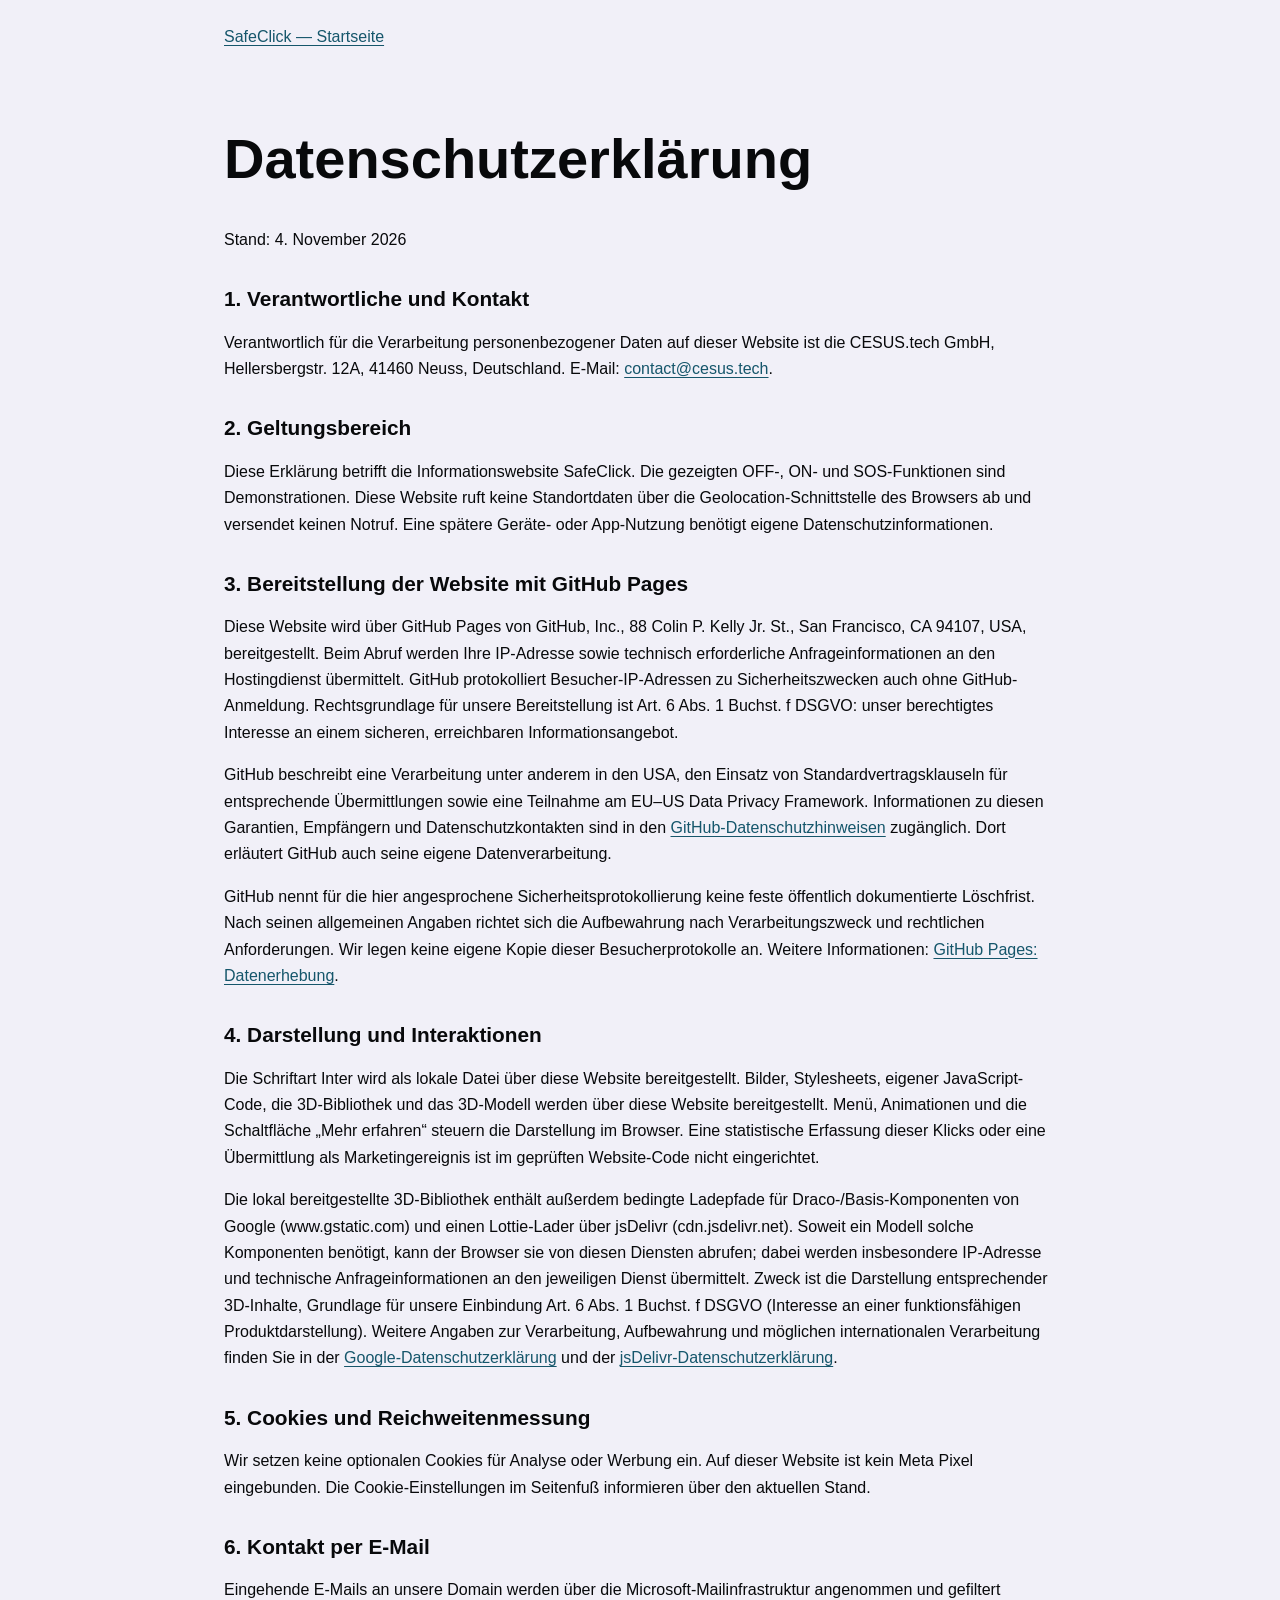
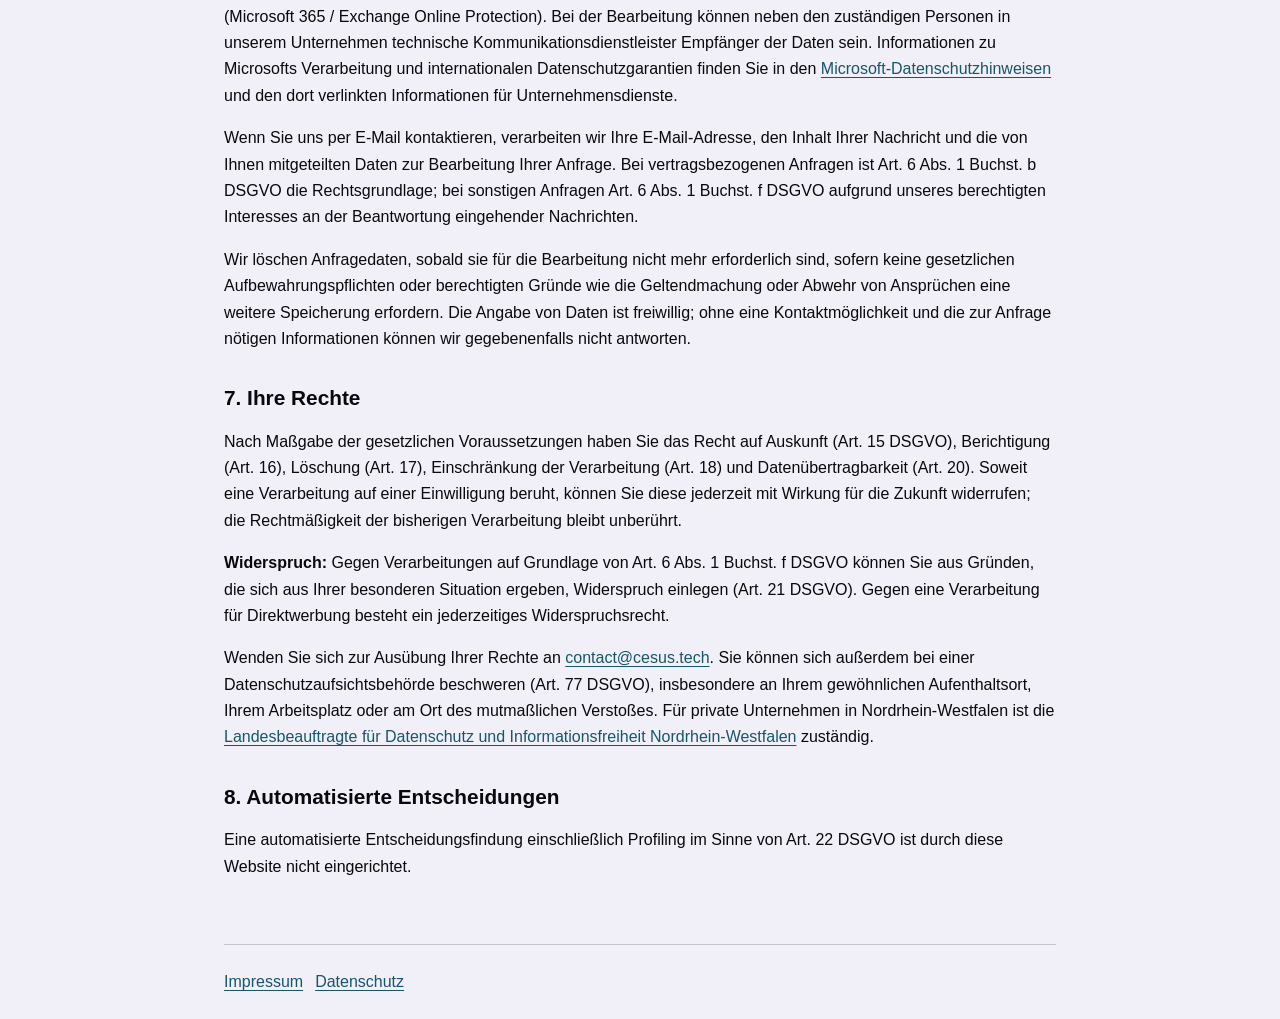
==== commit 77b57cc8: "Transfer SafeClick legal pages and product assets" ====
--- a/datenschutz.html
+++ b/datenschutz.html
@@ -6,8 +6,6 @@
 <meta name="referrer" content="strict-origin-when-cross-origin">
 <title>Datenschutzerklärung | SafeClick</title>
 <link rel="stylesheet" href="./legal.css">
-<script id="Cookiebot" src="https://consent.cookiebot.com/uc.js" data-cbid="27874671-143a-44bb-8945-e260de6c4925" data-blockingmode="auto" data-culture="DE" data-type="leveloptin" data-level="strict" data-consentmode="disabled" type="text/javascript"></script>
-<script src="./cookie-settings.js" data-cookieconsent="ignore" defer></script>
 </head>
 <body>
 <header><a href="./index.html">SafeClick — Startseite</a></header>
@@ -23,13 +21,10 @@
 <p>GitHub beschreibt eine Verarbeitung unter anderem in den USA, den Einsatz von Standardvertragsklauseln für entsprechende Übermittlungen sowie eine Teilnahme am EU–US Data Privacy Framework. Informationen zu diesen Garantien, Empfängern und Datenschutzkontakten sind in den <a href="https://docs.github.com/en/site-policy/privacy-policies/github-general-privacy-statement">GitHub-Datenschutzhinweisen</a> zugänglich. Dort erläutert GitHub auch seine eigene Datenverarbeitung.</p>
 <p>GitHub nennt für die hier angesprochene Sicherheitsprotokollierung keine feste öffentlich dokumentierte Löschfrist. Nach seinen allgemeinen Angaben richtet sich die Aufbewahrung nach Verarbeitungszweck und rechtlichen Anforderungen. Wir legen keine eigene Kopie dieser Besucherprotokolle an. Weitere Informationen: <a href="https://docs.github.com/en/pages/getting-started-with-github-pages/what-is-github-pages#data-collection">GitHub Pages: Datenerhebung</a>.</p>
 <h2>4. Darstellung und Interaktionen</h2>
-<p>Schriftarten stammen aus den auf Ihrem Gerät verfügbaren Systemschriften (Arial, Helvetica oder sans-serif). Bilder, Stylesheets, eigener JavaScript-Code, die 3D-Bibliothek und das 3D-Modell werden über diese Website bereitgestellt. Menü, Animationen und die Schaltfläche „Mehr erfahren“ steuern die Darstellung im Browser. Eine statistische Erfassung dieser Klicks oder eine Übermittlung als Marketingereignis ist im geprüften Website-Code nicht eingerichtet.</p>
+<p>Die Schriftart Inter wird als lokale Datei über diese Website bereitgestellt. Bilder, Stylesheets, eigener JavaScript-Code, die 3D-Bibliothek und das 3D-Modell werden über diese Website bereitgestellt. Menü, Animationen und die Schaltfläche „Mehr erfahren“ steuern die Darstellung im Browser. Eine statistische Erfassung dieser Klicks oder eine Übermittlung als Marketingereignis ist im geprüften Website-Code nicht eingerichtet.</p>
 <p>Die lokal bereitgestellte 3D-Bibliothek enthält außerdem bedingte Ladepfade für Draco-/Basis-Komponenten von Google (www.gstatic.com) und einen Lottie-Lader über jsDelivr (cdn.jsdelivr.net). Soweit ein Modell solche Komponenten benötigt, kann der Browser sie von diesen Diensten abrufen; dabei werden insbesondere IP-Adresse und technische Anfrageinformationen an den jeweiligen Dienst übermittelt. Zweck ist die Darstellung entsprechender 3D-Inhalte, Grundlage für unsere Einbindung Art. 6 Abs. 1 Buchst. f DSGVO (Interesse an einer funktionsfähigen Produktdarstellung). Weitere Angaben zur Verarbeitung, Aufbewahrung und möglichen internationalen Verarbeitung finden Sie in der <a href="https://policies.google.com/privacy?hl=de">Google-Datenschutzerklärung</a> und der <a href="https://www.jsdelivr.com/terms/privacy-policy">jsDelivr-Datenschutzerklärung</a>.</p>
-<h2>5. Cookies und Einwilligungsverwaltung</h2>
-<p>Wir verwenden Cookiebot von Usercentrics A/S, Havnegade 39, 1058 Kopenhagen, Dänemark, um Cookie-Einstellungen anzubieten und Entscheidungen zu dokumentieren. Beim Laden des Dienstes fallen Verbindungsdaten einschließlich Ihrer IP-Adresse an. Zur Einwilligungsdokumentation verarbeitet der Dienst technische Browserangaben, Zeitpunkt, Website und Auswahl sowie eine zugeordnete Kennung. Der Cookie „CookieConsent“ merkt sich Ihre Entscheidung.</p>
-<p>Grundlage der zur Verwaltung und zum Nachweis erforderlichen Verarbeitung ist Art. 6 Abs. 1 Buchst. c DSGVO in Verbindung mit den Einwilligungs- und Nachweispflichten der DSGVO. Für unbedingt erforderliche Endgerätezugriffe gilt § 25 Abs. 2 Nr. 2 TDDDG. Usercentrics nennt für Endnutzerdaten eine laufende Löschung nach zwölf Monaten und bei Beendigung des Cookiebot-Kontos. Einzelheiten zu Empfängern, Aufbewahrung und internationalen Übermittlungen sowie Datenschutzkontakten finden Sie in den <a href="https://www.cookiebot.com/en/privacy-policy/">Cookiebot-Datenschutzhinweisen</a>.</p>
-<p>Über „Cookie-Einstellungen“ können Sie Ihre Auswahl erneut öffnen. Mit „Einwilligung widerrufen“ können Sie sie zurücknehmen; die Rechtmäßigkeit einer Verarbeitung vor dem Widerruf bleibt unberührt.</p>
-<p>Aktuell ist auf dieser Website kein Meta Pixel und kein eigener Analyse- oder Marketingdienst eingebunden. Auch durch das Erlauben von Kategorien im Banner wird hier keine Werbemessung aktiviert. Unser eigener Website-Code verwendet weder localStorage noch sessionStorage. Es gibt kein Kontakt-, Newsletter- oder Bestellformular. Die technisch erforderliche Browserzwischenspeicherung zur Dateiauslieferung ist hiervon zu unterscheiden.</p>
+<h2>5. Cookies und Reichweitenmessung</h2>
+<p>Wir setzen keine optionalen Cookies für Analyse oder Werbung ein. Auf dieser Website ist kein Meta Pixel eingebunden. Die Cookie-Einstellungen im Seitenfuß informieren über den aktuellen Stand.</p>
 <h2>6. Kontakt per E-Mail</h2>
 <p>Eingehende E-Mails an unsere Domain werden über die Microsoft-Mailinfrastruktur angenommen und gefiltert (Microsoft 365 / Exchange Online Protection). Bei der Bearbeitung können neben den zuständigen Personen in unserem Unternehmen technische Kommunikationsdienstleister Empfänger der Daten sein. Informationen zu Microsofts Verarbeitung und internationalen Datenschutzgarantien finden Sie in den <a href="https://privacy.microsoft.com/de-de/privacystatement">Microsoft-Datenschutzhinweisen</a> und den dort verlinkten Informationen für Unternehmensdienste.</p>
 <p>Wenn Sie uns per E-Mail kontaktieren, verarbeiten wir Ihre E-Mail-Adresse, den Inhalt Ihrer Nachricht und die von Ihnen mitgeteilten Daten zur Bearbeitung Ihrer Anfrage. Bei vertragsbezogenen Anfragen ist Art. 6 Abs. 1 Buchst. b DSGVO die Rechtsgrundlage; bei sonstigen Anfragen Art. 6 Abs. 1 Buchst. f DSGVO aufgrund unseres berechtigten Interesses an der Beantwortung eingehender Nachrichten.</p>
@@ -40,6 +35,6 @@
 <p>Wenden Sie sich zur Ausübung Ihrer Rechte an <a href="mailto:contact@cesus.tech">contact@cesus.tech</a>. Sie können sich außerdem bei einer Datenschutzaufsichtsbehörde beschweren (Art. 77 DSGVO), insbesondere an Ihrem gewöhnlichen Aufenthaltsort, Ihrem Arbeitsplatz oder am Ort des mutmaßlichen Verstoßes. Für private Unternehmen in Nordrhein-Westfalen ist die <a href="https://www.ldi.nrw.de/">Landesbeauftragte für Datenschutz und Informationsfreiheit Nordrhein-Westfalen</a> zuständig.</p>
 <h2>8. Automatisierte Entscheidungen</h2><p>Eine automatisierte Entscheidungsfindung einschließlich Profiling im Sinne von Art. 22 DSGVO ist durch diese Website nicht eingerichtet.</p>
 </main>
-<footer><nav aria-label="Rechtliche Informationen"><a href="./impressum.html">Impressum</a><a href="./datenschutz.html">Datenschutz</a><button type="button" class="cookie-control" data-cookie-action="renew">Cookie-Einstellungen</button><button type="button" class="cookie-control" data-cookie-action="withdraw">Einwilligung widerrufen</button></nav></footer><p class="cookie-feedback" data-cookie-feedback role="status"></p><noscript><p>Für die Cookie-Einstellungen ist JavaScript erforderlich. Auf dieser Website ist kein Meta Pixel eingebunden.</p></noscript>
+<footer><nav aria-label="Rechtliche Informationen"><a href="./impressum.html">Impressum</a><a href="./datenschutz.html">Datenschutz</a></nav></footer>
 </body>
 </html>
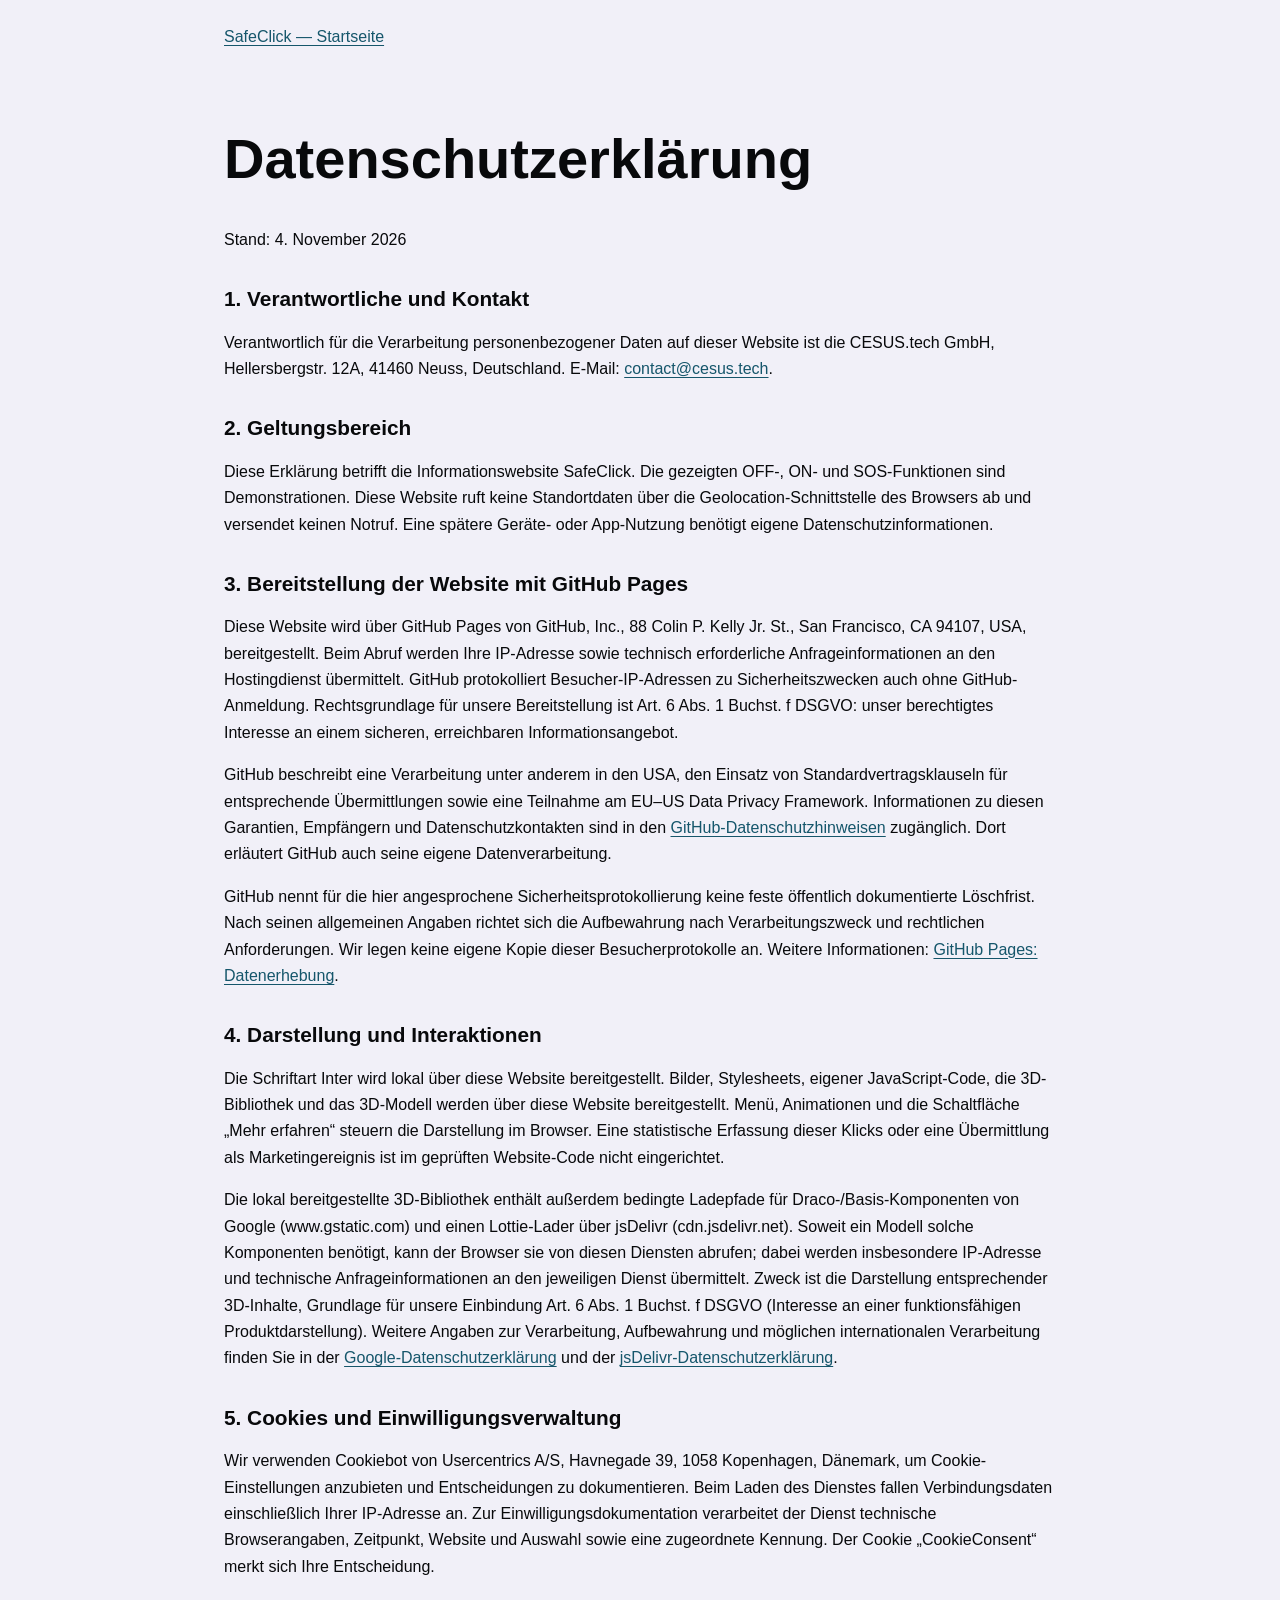
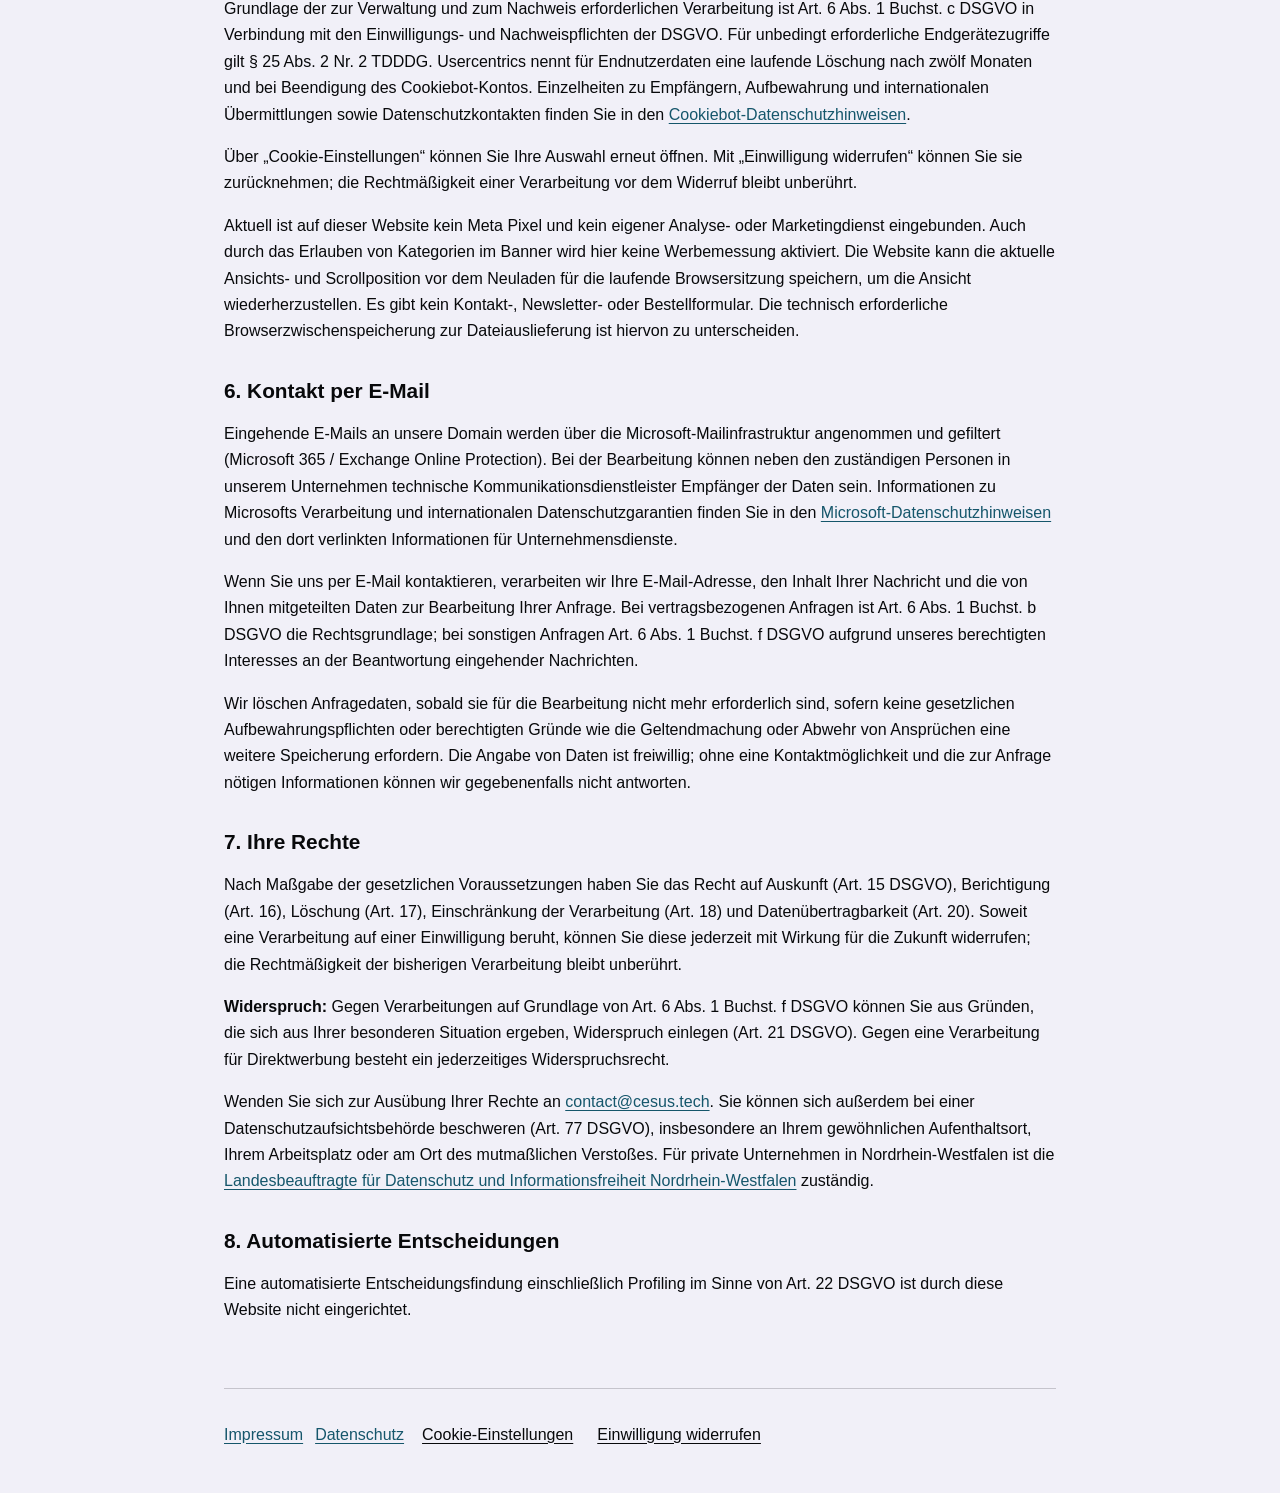
==== commit 8f5af2bd: "Import current SafeClick site and retain Cookiebot integration" ====
--- a/datenschutz.html
+++ b/datenschutz.html
@@ -6,6 +6,8 @@
 <meta name="referrer" content="strict-origin-when-cross-origin">
 <title>Datenschutzerklärung | SafeClick</title>
 <link rel="stylesheet" href="./legal.css">
+<script id="Cookiebot" src="https://consent.cookiebot.com/uc.js" data-cbid="27874671-143a-44bb-8945-e260de6c4925" data-blockingmode="auto" data-culture="DE" data-type="leveloptin" data-level="strict" data-consentmode="disabled" type="text/javascript"></script>
+<script src="./cookie-settings.js" data-cookieconsent="ignore" defer></script>
 </head>
 <body>
 <header><a href="./index.html">SafeClick — Startseite</a></header>
@@ -21,10 +23,13 @@
 <p>GitHub beschreibt eine Verarbeitung unter anderem in den USA, den Einsatz von Standardvertragsklauseln für entsprechende Übermittlungen sowie eine Teilnahme am EU–US Data Privacy Framework. Informationen zu diesen Garantien, Empfängern und Datenschutzkontakten sind in den <a href="https://docs.github.com/en/site-policy/privacy-policies/github-general-privacy-statement">GitHub-Datenschutzhinweisen</a> zugänglich. Dort erläutert GitHub auch seine eigene Datenverarbeitung.</p>
 <p>GitHub nennt für die hier angesprochene Sicherheitsprotokollierung keine feste öffentlich dokumentierte Löschfrist. Nach seinen allgemeinen Angaben richtet sich die Aufbewahrung nach Verarbeitungszweck und rechtlichen Anforderungen. Wir legen keine eigene Kopie dieser Besucherprotokolle an. Weitere Informationen: <a href="https://docs.github.com/en/pages/getting-started-with-github-pages/what-is-github-pages#data-collection">GitHub Pages: Datenerhebung</a>.</p>
 <h2>4. Darstellung und Interaktionen</h2>
-<p>Die Schriftart Inter wird als lokale Datei über diese Website bereitgestellt. Bilder, Stylesheets, eigener JavaScript-Code, die 3D-Bibliothek und das 3D-Modell werden über diese Website bereitgestellt. Menü, Animationen und die Schaltfläche „Mehr erfahren“ steuern die Darstellung im Browser. Eine statistische Erfassung dieser Klicks oder eine Übermittlung als Marketingereignis ist im geprüften Website-Code nicht eingerichtet.</p>
+<p>Die Schriftart Inter wird lokal über diese Website bereitgestellt. Bilder, Stylesheets, eigener JavaScript-Code, die 3D-Bibliothek und das 3D-Modell werden über diese Website bereitgestellt. Menü, Animationen und die Schaltfläche „Mehr erfahren“ steuern die Darstellung im Browser. Eine statistische Erfassung dieser Klicks oder eine Übermittlung als Marketingereignis ist im geprüften Website-Code nicht eingerichtet.</p>
 <p>Die lokal bereitgestellte 3D-Bibliothek enthält außerdem bedingte Ladepfade für Draco-/Basis-Komponenten von Google (www.gstatic.com) und einen Lottie-Lader über jsDelivr (cdn.jsdelivr.net). Soweit ein Modell solche Komponenten benötigt, kann der Browser sie von diesen Diensten abrufen; dabei werden insbesondere IP-Adresse und technische Anfrageinformationen an den jeweiligen Dienst übermittelt. Zweck ist die Darstellung entsprechender 3D-Inhalte, Grundlage für unsere Einbindung Art. 6 Abs. 1 Buchst. f DSGVO (Interesse an einer funktionsfähigen Produktdarstellung). Weitere Angaben zur Verarbeitung, Aufbewahrung und möglichen internationalen Verarbeitung finden Sie in der <a href="https://policies.google.com/privacy?hl=de">Google-Datenschutzerklärung</a> und der <a href="https://www.jsdelivr.com/terms/privacy-policy">jsDelivr-Datenschutzerklärung</a>.</p>
-<h2>5. Cookies und Reichweitenmessung</h2>
-<p>Wir setzen keine optionalen Cookies für Analyse oder Werbung ein. Auf dieser Website ist kein Meta Pixel eingebunden. Die Cookie-Einstellungen im Seitenfuß informieren über den aktuellen Stand.</p>
+<h2>5. Cookies und Einwilligungsverwaltung</h2>
+<p>Wir verwenden Cookiebot von Usercentrics A/S, Havnegade 39, 1058 Kopenhagen, Dänemark, um Cookie-Einstellungen anzubieten und Entscheidungen zu dokumentieren. Beim Laden des Dienstes fallen Verbindungsdaten einschließlich Ihrer IP-Adresse an. Zur Einwilligungsdokumentation verarbeitet der Dienst technische Browserangaben, Zeitpunkt, Website und Auswahl sowie eine zugeordnete Kennung. Der Cookie „CookieConsent“ merkt sich Ihre Entscheidung.</p>
+<p>Grundlage der zur Verwaltung und zum Nachweis erforderlichen Verarbeitung ist Art. 6 Abs. 1 Buchst. c DSGVO in Verbindung mit den Einwilligungs- und Nachweispflichten der DSGVO. Für unbedingt erforderliche Endgerätezugriffe gilt § 25 Abs. 2 Nr. 2 TDDDG. Usercentrics nennt für Endnutzerdaten eine laufende Löschung nach zwölf Monaten und bei Beendigung des Cookiebot-Kontos. Einzelheiten zu Empfängern, Aufbewahrung und internationalen Übermittlungen sowie Datenschutzkontakten finden Sie in den <a href="https://www.cookiebot.com/en/privacy-policy/">Cookiebot-Datenschutzhinweisen</a>.</p>
+<p>Über „Cookie-Einstellungen“ können Sie Ihre Auswahl erneut öffnen. Mit „Einwilligung widerrufen“ können Sie sie zurücknehmen; die Rechtmäßigkeit einer Verarbeitung vor dem Widerruf bleibt unberührt.</p>
+<p>Aktuell ist auf dieser Website kein Meta Pixel und kein eigener Analyse- oder Marketingdienst eingebunden. Auch durch das Erlauben von Kategorien im Banner wird hier keine Werbemessung aktiviert. Die Website kann die aktuelle Ansichts- und Scrollposition vor dem Neuladen für die laufende Browsersitzung speichern, um die Ansicht wiederherzustellen. Es gibt kein Kontakt-, Newsletter- oder Bestellformular. Die technisch erforderliche Browserzwischenspeicherung zur Dateiauslieferung ist hiervon zu unterscheiden.</p>
 <h2>6. Kontakt per E-Mail</h2>
 <p>Eingehende E-Mails an unsere Domain werden über die Microsoft-Mailinfrastruktur angenommen und gefiltert (Microsoft 365 / Exchange Online Protection). Bei der Bearbeitung können neben den zuständigen Personen in unserem Unternehmen technische Kommunikationsdienstleister Empfänger der Daten sein. Informationen zu Microsofts Verarbeitung und internationalen Datenschutzgarantien finden Sie in den <a href="https://privacy.microsoft.com/de-de/privacystatement">Microsoft-Datenschutzhinweisen</a> und den dort verlinkten Informationen für Unternehmensdienste.</p>
 <p>Wenn Sie uns per E-Mail kontaktieren, verarbeiten wir Ihre E-Mail-Adresse, den Inhalt Ihrer Nachricht und die von Ihnen mitgeteilten Daten zur Bearbeitung Ihrer Anfrage. Bei vertragsbezogenen Anfragen ist Art. 6 Abs. 1 Buchst. b DSGVO die Rechtsgrundlage; bei sonstigen Anfragen Art. 6 Abs. 1 Buchst. f DSGVO aufgrund unseres berechtigten Interesses an der Beantwortung eingehender Nachrichten.</p>
@@ -35,6 +40,6 @@
 <p>Wenden Sie sich zur Ausübung Ihrer Rechte an <a href="mailto:contact@cesus.tech">contact@cesus.tech</a>. Sie können sich außerdem bei einer Datenschutzaufsichtsbehörde beschweren (Art. 77 DSGVO), insbesondere an Ihrem gewöhnlichen Aufenthaltsort, Ihrem Arbeitsplatz oder am Ort des mutmaßlichen Verstoßes. Für private Unternehmen in Nordrhein-Westfalen ist die <a href="https://www.ldi.nrw.de/">Landesbeauftragte für Datenschutz und Informationsfreiheit Nordrhein-Westfalen</a> zuständig.</p>
 <h2>8. Automatisierte Entscheidungen</h2><p>Eine automatisierte Entscheidungsfindung einschließlich Profiling im Sinne von Art. 22 DSGVO ist durch diese Website nicht eingerichtet.</p>
 </main>
-<footer><nav aria-label="Rechtliche Informationen"><a href="./impressum.html">Impressum</a><a href="./datenschutz.html">Datenschutz</a></nav></footer>
+<footer><nav aria-label="Rechtliche Informationen"><a href="./impressum.html">Impressum</a><a href="./datenschutz.html">Datenschutz</a><button type="button" class="cookie-control" data-cookie-action="renew">Cookie-Einstellungen</button><button type="button" class="cookie-control" data-cookie-action="withdraw">Einwilligung widerrufen</button></nav></footer><p class="cookie-feedback" data-cookie-feedback role="status"></p><noscript><p>Für die Cookie-Einstellungen ist JavaScript erforderlich. Auf dieser Website ist kein Meta Pixel eingebunden.</p></noscript>
 </body>
 </html>
